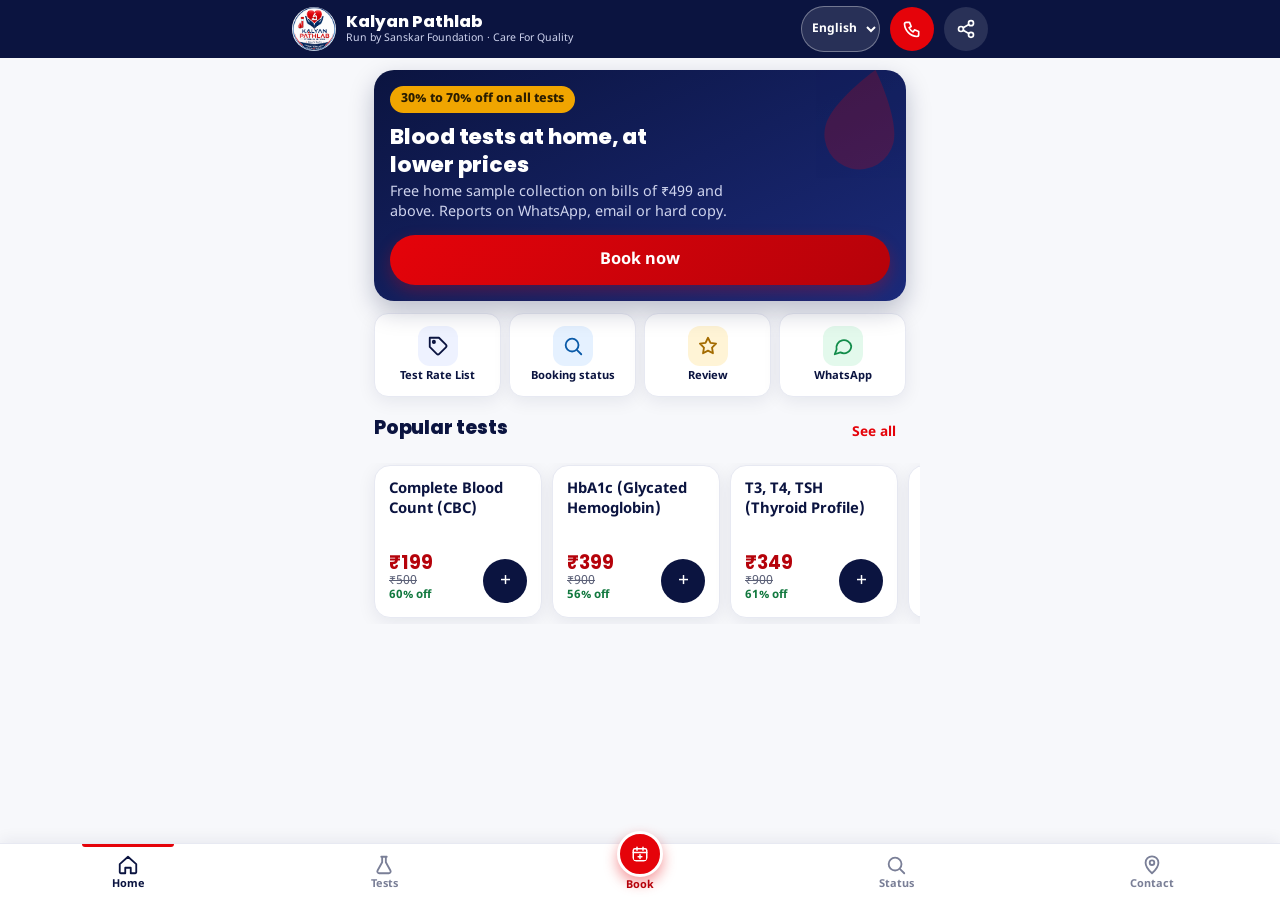
==== book/index.html @ 4192742a "Update app from zip" ====
<!DOCTYPE html>
<html lang="en">
<head>
<meta charset="UTF-8" />
<meta name="viewport" content="width=device-width, initial-scale=1.0, viewport-fit=cover, interactive-widget=resizes-content" />
<title>Kalyan Pathlab — ऑनलाइन ब्लड टेस्ट बुकिंग</title>
<meta name="description" content="Kalyan Pathlab (संस्कार फाउंडेशन संचलित) - सर्व ब्लड टेस्टवर 30% ते 70% सवलत. कल्याण, डोंबिवली, अंबरनाथ, बदलापूर, उल्हासनगर, ठाणे, मुंबई, नवी मुंबई येथे मोफत होम सर्विस." />
<meta name="theme-color" content="#0b1440" />
<meta name="mobile-web-app-capable" content="yes" />
<meta name="apple-mobile-web-app-capable" content="yes" />
<meta name="apple-mobile-web-app-status-bar-style" content="black-translucent" />
<meta property="og:title" content="Kalyan Pathlab — ऑनलाइन ब्लड टेस्ट बुकिंग" />
<meta property="og:description" content="सर्व ब्लड टेस्टवर 30% ते 70% सवलत. ₹499 वरील बिलावर मोफत होम सॅम्पल कलेक्शन." />
<meta property="og:image" content="./icons/icon-512.png?v=20261013" />
<link rel="manifest" href="./manifest.json?v=20261013" />
<link rel="icon" type="image/png" href="./icons/icon-192.png?v=20261013" />
<link rel="apple-touch-icon" href="./icons/icon-192.png?v=20261013" />
<link rel="preconnect" href="https://fonts.googleapis.com" />
<link rel="preconnect" href="https://fonts.gstatic.com" crossorigin />
<link href="https://fonts.googleapis.com/css2?family=Poppins:wght@500;600;700;800&family=Noto+Sans+Devanagari:wght@400;500;600;700;800&display=swap" rel="stylesheet" />
<link rel="preload" as="image" href="./icons/logo.png?v=20261013" />
<link rel="stylesheet" href="./style.css?v=20261013" />
<link rel="stylesheet" href="./invoice.css?v=20261013" />
<script src="./logo-fallback.js?v=20261013"></script>
</head>
<body>

<!-- ===== TOP BAR ===== -->
<header class="topbar">
  <div class="topbar-inner">
    <img
      src="./icons/logo.png?v=20261013"
      alt="Kalyan Pathlab"
      class="topbar-logo"
      width="44"
      height="44"
      decoding="async"
      fetchpriority="high"
      data-fallbacks="./icons/logo.png|./icons/admin-logo.png"
      data-fail="logo"
      onerror="window.kpImgFail&&kpImgFail(this)"
    />
    <div class="topbar-text">
      <span class="topbar-name">Kalyan Pathlab</span>
      <span class="topbar-tag" data-i18n="tagline">संस्कार फाउंडेशन संचलित · Care For Quality</span>
    </div>
    <select id="langSelect" class="topbar-lang" aria-label="Language / भाषा">
      <option value="en">English</option>
      <option value="mr">मराठी</option>
      <option value="hi">हिंदी</option>
    </select>
    <a class="topbar-btn topbar-call" href="tel:+919870020674" aria-label="कॉल करा"><svg viewBox="0 0 24 24" fill="none" stroke="currentColor" stroke-width="2" stroke-linecap="round" stroke-linejoin="round" aria-hidden="true"><path d="M5 4h4l2 5-2.5 1.5a11 11 0 0 0 5 5L15 13l5 2v4a2 2 0 0 1-2 2A16 16 0 0 1 3 6a2 2 0 0 1 2-2z"/></svg></a>
    <button type="button" class="topbar-btn" id="shareBtn" aria-label="शेअर करा"><svg viewBox="0 0 24 24" fill="none" stroke="currentColor" stroke-width="2" stroke-linecap="round" stroke-linejoin="round" aria-hidden="true"><circle cx="18" cy="5" r="3"/><circle cx="6" cy="12" r="3"/><circle cx="18" cy="19" r="3"/><path d="M8.6 10.5l6.8-4M8.6 13.5l6.8 4"/></svg></button>
  </div>
</header>

<main id="appMain">
<div id="notifBanner" class="confirm-banner" hidden></div>

<!-- ===== HOME ===== -->
<div class="page-section" id="section-home" hidden>
  <section class="home">
    <div class="home-hero">
      <svg class="home-hero-drop" viewBox="0 0 24 24" aria-hidden="true"><path d="M12 2.5s7 8.3 7 13.3a7 7 0 1 1-14 0c0-5 7-13.3 7-13.3Z"/></svg>
      <span class="home-hero-badge" data-i18n="discount_badge">सर्व टेस्टवर 30% ते 70% सवलत</span>
      <h1 data-i18n="hero_title">घरबसल्या ब्लड टेस्ट, कमी किमतीत</h1>
      <p data-i18n="hero_sub">₹499 वरील बिलावर मोफत होम सॅम्पल कलेक्शन. रिपोर्ट WhatsApp, ईमेल किंवा हार्ड कॉपीमध्ये.</p>
      <button type="button" class="btn btn-primary btn-block jump-to" data-section="booking" data-i18n="hero_cta_book">आत्ता बुक करा</button>
    </div>

    <div class="quick-grid">
      <button type="button" class="menu-tile jump-to" data-section="tests">
        <span class="menu-tile-icon"><svg viewBox="0 0 24 24" fill="none" stroke="currentColor" stroke-width="2" stroke-linecap="round" stroke-linejoin="round" aria-hidden="true" focusable="false"><path d="M20.6 13.4 13.4 20.6a2 2 0 0 1-2.8 0L3 13V3h10l7.600 7.600a2 2 0 0 1 0 2.800z"/><circle cx="7.500" cy="7.500" r="1.200"/></svg></span>
        <span class="menu-tile-label" data-i18n="nav_ratelist_label">टेस्ट रेट लिस्ट</span>
      </button>
      <button type="button" class="menu-tile jump-to" data-section="payment">
        <span class="menu-tile-icon"><svg viewBox="0 0 24 24" fill="none" stroke="currentColor" stroke-width="2" stroke-linecap="round" stroke-linejoin="round" aria-hidden="true" focusable="false"><circle cx="11" cy="11" r="7"/><path d="M21 21l-4.300-4.300"/></svg></span>
        <span class="menu-tile-label" data-i18n="tile_status">बुकिंग स्थिती</span>
      </button>
      <button type="button" class="menu-tile jump-to" data-section="reviews">
        <span class="menu-tile-icon"><svg viewBox="0 0 24 24" fill="none" stroke="currentColor" stroke-width="2" stroke-linecap="round" stroke-linejoin="round" aria-hidden="true" focusable="false"><path d="M12 3l2.700 5.600 6.100.9-4.400 4.300 1 6.100L12 17l-5.400 2.900 1-6.100L3.200 9.500l6.100-.9z"/></svg></span>
        <span class="menu-tile-label" data-i18n="nav_reviews_label">Review</span>
      </button>
      <a class="menu-tile" href="https://wa.me/919870020674?text=Namaskar%2C%20mala%20blood%20test%20booking%20baddal%20mahiti%20havi%20aahe" target="_blank" rel="noopener">
        <span class="menu-tile-icon"><svg viewBox="0 0 24 24" fill="none" stroke="currentColor" stroke-width="2" stroke-linecap="round" stroke-linejoin="round" aria-hidden="true" focusable="false"><path d="M21 12a8 8 0 0 1-11.800 7L3 21l2-5.200A8 8 0 1 1 21 12z"/></svg></span>
        <span class="menu-tile-label" data-i18n="tile_whatsapp">WhatsApp</span>
      </a>
    </div>

    <div class="home-row-head">
      <h2 class="home-h" data-i18n="popular_heading">लोकप्रिय टेस्ट</h2>
      <button type="button" class="link-btn jump-to" data-section="tests" data-i18n="see_all">सर्व पहा</button>
    </div>
    <div class="popular-row" id="popularTests"></div>
  </section>
</div>

<!-- ===== TEST LIST ===== -->
<div class="page-section" id="section-tests" hidden>
  <section class="tests" id="tests">
    <h2 data-i18n="tests_heading">टेस्ट व किंमत यादी</h2>
    <div class="search-box">
      <input type="search" id="testSearch" placeholder="टेस्टचे नाव टाईप करा… उदा. Thyroid, Sugar, CBC" data-i18n-placeholder="tests_search_placeholder" />
    </div>
    <div class="category-tabs" id="categoryTabs"></div>
    <div id="testListWrap" hidden></div>
    <p class="no-result" id="noResult" hidden data-i18n="no_result">तुम्ही शोधलेली टेस्ट यादीत नाही? काळजी नाही — कॉल करा, आमच्याकडे उपलब्ध असू शकते.</p>
  </section>

  <div class="test-modal" id="testModal" hidden>
    <div class="test-modal-backdrop" id="testModalBackdrop"></div>
    <div class="test-modal-sheet">
      <div class="test-modal-header">
        <h3 id="testModalTitle"></h3>
        <button type="button" id="testModalClose" class="test-modal-close" aria-label="Close">✕</button>
      </div>
      <div class="test-modal-body" id="testModalBody"></div>
    </div>
  </div>
</div>

<!-- ===== BOOKING FORM ===== -->
<div class="page-section" id="section-booking" hidden>
  <section class="booking" id="booking">
    <h2 data-i18n="booking_heading">बुकिंग फॉर्म</h2>

    <form id="bookingForm" novalidate>
      <ol class="bprog" id="bookingProgress" aria-label="Steps">
        <li data-step="1" class="on"><span>1</span><b data-i18n="bstep1">टेस्ट</b></li>
        <li data-step="2"><span>2</span><b data-i18n="bstep2">पत्ता</b></li>
        <li data-step="3"><span>3</span><b data-i18n="bstep3">वेळ व पेमेंट</b></li>
      </ol>

      <!-- ===== STEP 1: टेस्ट ===== -->
      <div class="bstep" data-step="1">
      <div class="selected-tests-box" id="selectedTestsBox">
        <strong data-i18n="selected_tests_label">निवडलेल्या टेस्ट:</strong>
        <div id="selectedTestsList" class="selected-list">कोणतीही टेस्ट निवडलेली नाही — <button type="button" class="link-btn jump-to" data-section="tests">टेस्ट लिस्टमधून निवडा</button> किंवा खाली टाईप करा.</div>
      </div>

      <div id="chargeBox" class="charge-box" hidden></div>
      <p class="policy-note" data-i18n="charge_policy">₹499 पेक्षा कमी बिलावर ₹100 होम कलेक्शन चार्ज लागतो. ₹499 किंवा जास्त बिलावर कलेक्शन चार्ज माफ.</p>

      <label><span data-i18n="label_manual_test">टेस्ट/पॅकेजचे नाव (हवं असल्यास टाईप करा)</span>
        <input type="text" id="manualTest" placeholder="उदा. Full Body Checkup" />
      </label>

      <label><span data-i18n="label_prescription">डॉक्टरचे प्रिस्क्रिप्शन (असल्यास, ऐच्छिक)</span>
        <input type="file" id="prescription" accept="image/*,.pdf" />
      </label>

      <div class="bstep-nav"><button type="button" class="btn btn-primary btn-block step-next" data-i18n="step_next">पुढे →</button></div>
      </div>

      <!-- ===== STEP 2: माहिती व पत्ता ===== -->
      <div class="bstep" data-step="2" hidden>
      <label><span data-i18n="label_fullname">तुमचे पूर्ण नाव *</span>
        <input type="text" id="fullName" required autocomplete="name" placeholder="पूर्ण नाव" data-i18n-placeholder="placeholder_fullname" />
      </label>

      <label><span data-i18n="label_phone">मोबाईल नंबर *</span>
        <input type="tel" id="phone" required inputmode="numeric" autocomplete="tel-national" pattern="[0-9]{10}" placeholder="10 अंकी मोबाईल नंबर" data-i18n-placeholder="placeholder_phone" />
      </label>
      <p class="returning-note" id="returningPatientNote" hidden></p>

      <label><span data-i18n="label_address">पूर्ण पत्ता *</span>
        <textarea id="address" rows="2" required placeholder="घर/फ्लॅट नं, इमारत, एरिया, शहर, पिनकोड" data-i18n-placeholder="placeholder_address"></textarea>
      </label>

      <label><span data-i18n="label_city">शहर *</span>
        <select id="city" required></select>
      </label>

      <details class="more-details">
        <summary data-i18n="more_details">अधिक माहिती (ऐच्छिक)</summary>
        <label><span data-i18n="label_altphone">पर्यायी संपर्क नंबर</span>
          <input type="tel" id="altPhone" inputmode="numeric" placeholder="घरचा/दुसरा नंबर (ऐच्छिक)" data-i18n-placeholder="placeholder_altphone" />
        </label>
        <label><span data-i18n="label_doctor">रेफरन्स डॉक्टर किंवा स्वतः</span>
          <input type="text" id="doctor" placeholder="डॉ. चे नाव लिहा, किंवा 'स्वतः' असे लिहा" data-i18n-placeholder="placeholder_doctor" />
        </label>
        <div class="location-row">
          <button type="button" id="getLocationBtn" class="btn btn-outline btn-sm" data-i18n="btn_location">📍 माझे सध्याचे लोकेशन जोडा (ऐच्छिक)</button>
          <span id="locationStatus"></span>
        </div>
      </details>

      <div class="bstep-nav two"><button type="button" class="btn btn-outline step-back" data-i18n="step_back">← मागे</button><button type="button" class="btn btn-primary step-next" data-i18n="step_next">पुढे →</button></div>
      </div>

      <!-- ===== STEP 3: वेळ, रिपोर्ट, पेमेंट ===== -->
      <div class="bstep" data-step="3" hidden>
      <label><span data-i18n="label_collection_date">सॅम्पल कलेक्शनचा दिवस *</span>
        <input type="date" id="collectionDate" required />
      </label>

      <span class="field-label" data-i18n="label_collection_slot">वेळ निवडा *</span>
      <div class="slot-grid" id="slotGrid">
        <button type="button" class="slot-btn" data-slot="7:00 AM – 10:00 AM" data-start="7">7 AM – 10 AM</button>
        <button type="button" class="slot-btn" data-slot="10:00 AM – 1:00 PM" data-start="10">10 AM – 1 PM</button>
        <button type="button" class="slot-btn" data-slot="1:00 PM – 4:00 PM" data-start="13">1 PM – 4 PM</button>
        <button type="button" class="slot-btn" data-slot="4:00 PM – 7:00 PM" data-start="16">4 PM – 7 PM</button>
        <button type="button" class="slot-btn" data-slot="7:00 PM – 9:00 PM" data-start="19">7 PM – 9 PM</button>
      </div>
      <input type="hidden" id="collectionTime" value="" />
      <p class="form-note slot-note" id="slotNote" data-i18n="slot_note">रविवारी सॅम्पल कलेक्शन दुपारी 1 पर्यंत.</p>

      <label data-i18n="label_report_mode">रिपोर्ट कसा हवा? *</label>
      <div class="radio-row">
        <label class="radio-pill"><input type="checkbox" name="reportMode" value="Hard Copy" /> <span data-i18n="report_hardcopy">हार्ड कॉपी (घरी)</span></label>
        <label class="radio-pill"><input type="checkbox" name="reportMode" value="WhatsApp" checked /> <span data-i18n="report_whatsapp">WhatsApp</span></label>
        <label class="radio-pill"><input type="checkbox" name="reportMode" value="Email" /> <span data-i18n="report_email">ईमेल</span></label>
      </div>

      

      <label id="emailFieldWrap" hidden><span data-i18n="label_email">ईमेल आयडी</span>
        <input type="email" id="email" placeholder="report@example.com" />
      </label>

      <label data-i18n="label_payment">पेमेंट पद्धत *</label>
      <div class="radio-row">
        <label class="radio-pill"><input type="radio" name="paymentMethod" value="Cash" checked /> <span data-i18n="payment_cash">कॅश (सॅम्पल कलेक्शनच्या वेळी)</span></label>
        <label class="radio-pill"><input type="radio" name="paymentMethod" value="UPI" /> <span data-i18n="payment_upi">UPI</span></label>
      </div>
      <div id="upiPayBox" class="upi-pay-box" hidden>
        <img id="upiQrImg" src="./icons/qr.png?v=20261013" alt="UPI QR" width="200" height="269" decoding="async" data-fallbacks="./icons/qr.png" data-fail="text" data-fail-text="QR लोड झाला नाही — UPI ID वापरा: enterprises60658@nyes" onerror="window.kpImgFail&&kpImgFail(this)" />
        <a id="upiPayLink" href="#" class="btn btn-whatsapp btn-block" data-i18n="pay_via_upi">UPI अ‍ॅपने पे करा →</a>
        <p class="upi-id-text">UPI ID: <span id="upiIdText">enterprises60658@nyes</span></p>
      </div>

      <label class="checkbox-row">
        <input type="checkbox" id="consent" required />
        <span data-i18n="consent_text">वरील सर्व माहिती बरोबर आहे व मी सॅम्पल कलेक्शनसाठी संपर्क करण्यास संमती देतो.</span>
      </label>

      <p class="form-note" data-i18n="booking_form_note">बुकिंगनंतर WhatsApp विंडो उघडेल — तिथे फक्त "Send" दाबा, म्हणजे आमच्याकडे लगेच बुकिंग पोहोचेल.</p>
      <div class="bstep-nav two"><button type="button" class="btn btn-outline step-back" data-i18n="step_back">← मागे</button><button type="submit" class="btn btn-primary" data-i18n="btn_confirm_booking">✅ बुकिंग कन्फर्म करा</button></div>
      </div>
    </form>

    <div id="confirmBox" class="confirm-box" hidden></div>
  </section>
</div>

<!-- ===== PAYMENT ===== -->
<div class="page-section" id="section-payment" hidden>
  <section class="payment">
    <h2 data-i18n="payment_heading">पेमेंट व बुकिंग स्थिती</h2>

    <div class="status-check-box">
      <h3 data-i18n="status_check_heading">माझी बुकिंग स्थिती / रिपोर्ट पहा</h3>
      <p class="section-sub" data-i18n="status_check_sub">बुकिंगच्या वेळी दिलेला मोबाईल नंबर टाका.</p>
      <input type="tel" id="statusPhoneInput" inputmode="numeric" placeholder="10 अंकी मोबाईल नंबर" pattern="[0-9]{10}" data-i18n-placeholder="placeholder_phone" />
      <button type="button" id="statusCheckBtn" class="btn btn-primary btn-block" style="margin-top:10px;" data-i18n="status_check_btn">स्थिती तपासा</button>
      <div id="statusResultWrap"></div>
    </div>

    <div class="qr-box">
      <p class="qr-title" data-i18n="payment_sub">सॅम्पल कलेक्शनच्या वेळी कॅश किंवा खालील QR कोड स्कॅन करून UPI ने पेमेंट करू शकता.</p>
      <img id="mainQrImg" src="./icons/qr.png?v=20261013" alt="UPI Payment QR - Kalyan Pathlab" width="200" height="269" decoding="async" data-fallbacks="./icons/qr.png" data-fail="text" data-fail-text="QR लोड झाला नाही — UPI ID वापरा: enterprises60658@nyes" onerror="window.kpImgFail&&kpImgFail(this)" />
      <p>UPI ID: <strong id="mainUpiIdText">enterprises60658@nyes</strong></p>
    </div>
  </section>
</div>

<!-- ===== REVIEWS ===== -->
<div class="page-section" id="section-reviews" hidden>
  <section class="reviews" id="reviews">
    <h2 data-i18n="reviews_heading">पेशंट्सचा अनुभव</h2>
    <p class="section-sub" data-i18n="reviews_sub">आमच्याकडे टेस्ट केलेल्या पेशंट्सचे मत — तुमचाही अनुभव शेअर करा.</p>

    <div class="review-summary">
      <span class="big-rating" id="avgRating">5.0</span>
      <span class="stars" id="avgStars">★★★★★</span>
      <span id="reviewCount">(4 रिव्ह्यू)</span>
    </div>

    <div class="review-list" id="reviewList"></div>

    <button type="button" id="openReviewModal" class="btn btn-outline btn-block" data-i18n="btn_write_review">✍️ तुमचा रिव्ह्यू लिहा</button>

    <div class="review-panel" id="reviewPanel" hidden>
      <h3 id="reviewModalTitle" data-i18n="review_modal_title">तुमचा रिव्ह्यू लिहा</h3>
      <form id="reviewForm">
        <label><span data-i18n="label_review_name">तुमचे नाव *</span>
          <input type="text" id="reviewName" required placeholder="तुमचे नाव" data-i18n-placeholder="placeholder_review_name" />
        </label>

        <label><span data-i18n="label_review_phone">मोबाईल नंबर (फक्त पडताळणीसाठी, पब्लिक दिसणार नाही)</span>
          <input type="tel" id="reviewPhone" pattern="[0-9]{10}" placeholder="10 अंकी मोबाईल नंबर" data-i18n-placeholder="placeholder_phone" />
        </label>

        <label><span data-i18n="label_review_test">तुम्ही कोणती टेस्ट/सर्व्हिस घेतली?</span>
          <input type="text" id="reviewTestTaken" placeholder="उदा. Full Body Checkup" />
        </label>

        <label data-i18n="label_rating">रेटिंग द्या *</label>
        <div class="star-picker" id="starPicker">
          <button type="button" data-val="1" aria-label="1 स्टार">★</button>
          <button type="button" data-val="2" aria-label="2 स्टार">★</button>
          <button type="button" data-val="3" aria-label="3 स्टार">★</button>
          <button type="button" data-val="4" aria-label="4 स्टार">★</button>
          <button type="button" data-val="5" aria-label="5 स्टार">★</button>
        </div>
        <input type="hidden" id="reviewRating" value="0" />

        <label><span data-i18n="label_feedback">तुमचा अभिप्राय *</span>
          <textarea id="reviewFeedback" required placeholder="तुमचा अनुभव इथे लिहा…" data-i18n-placeholder="placeholder_feedback"></textarea>
        </label>

        <button type="submit" class="btn btn-primary btn-block" data-i18n="btn_submit_review">रिव्ह्यू सबमिट करा</button>
        <p class="form-note" data-i18n="review_form_note">रिव्ह्यू आमच्या टीमकडून तपासल्यानंतर पेजवर दिसेल.</p>
      </form>
      <div id="reviewThanks" class="confirm-box" hidden></div>
    </div>
  </section>
</div>

<!-- ===== CONTACT / FOOTER ===== -->
<div class="page-section" id="section-contact" hidden>
  <footer>
    <img src="./icons/logo.png?v=20261013" alt="Kalyan Pathlab" class="footer-logo" width="66" height="66" decoding="async" data-fallbacks="./icons/logo.png|./icons/admin-logo.png" data-fail="logo" onerror="window.kpImgFail&&kpImgFail(this)" />
    <p class="footer-tag" data-i18n="tagline">संस्कार फाउंडेशन संचलित · Care For Quality</p>

    <strong class="footer-cities-h" data-i18n="cities_heading">या शहरांत होम सॅम्पल कलेक्शन</strong>
    <div class="chip-row footer-cities" id="cityChips"></div>

    <button type="button" class="btn btn-outline btn-block" id="installBtnContact" style="margin-bottom:16px; color:#fff; border-color:rgba(255,255,255,.5)" data-i18n="btn_install_app" hidden>📲 अ‍ॅप इन्स्टॉल करा</button>

    <div class="footer-grid">
      <div>
        <strong data-i18n="footer_address_label">पत्ता</strong>
        <p>Shop No. 3, 1st Floor, Parvati Apartment,<br />Tisgaon Naka, Kalyan East – 421306</p>
        <a href="https://www.google.com/maps/search/?api=1&query=Parvati%20Apartment%20Tisgaon%20Naka%20Kalyan%20East%20421306" target="_blank" rel="noopener" data-i18n="footer_maps_link">Google Maps वर पहा →</a>
      </div>
      <div>
        <strong data-i18n="footer_contact_label">संपर्क</strong>
        <p><a href="tel:+919870020674">98700 20674</a> / <a href="tel:+918828111774">88281 11774</a></p>
        <p><a href="mailto:kalyan.pathlab.21@gmail.com">kalyan.pathlab.21@gmail.com</a></p>
        <a href="https://wa.me/919870020674" target="_blank" rel="noopener" data-i18n="footer_whatsapp_link">WhatsApp वर मेसेज करा →</a>
      </div>
      <div>
        <strong data-i18n="footer_timing_label">वेळ</strong>
        <p data-i18n-html="footer_timing_text">सोम - शनि: 7:00 AM – 9:00 PM<br />रवि: 8:00 AM – 1:00 PM</p>
      </div>
    </div>

    <div class="main-site-card">
      <a class="main-site-btn" href="https://swapnilmokal.github.io/kalyan-pathlab/" target="_blank" rel="noopener" data-i18n="main_site_btn">🌐 वेबसाईटला भेट देण्यासाठी क्लिक करा</a>
    </div>
    <p class="copyright" data-i18n="copyright">© Kalyan Pathlab, Kalyan East · संस्कार फाउंडेशन संचलित</p>
  </footer>
</div>

</main>

<!-- ===== CART / SELECTED (निवडलेल्या टेस्टची पट्टी — टॅब बारच्या वर) ===== -->
<div class="cart-bar" id="cartBar" hidden>
  <div class="cart-info" id="cartInfo" role="button" tabindex="0" aria-label="Basket"><span id="cartSummary">0 टेस्ट निवडल्या</span><small id="cartNote"></small></div>
  <button type="button" id="cartBookBtn" class="btn btn-primary btn-sm" data-i18n="cart_book_btn">बुक करा →</button>
</div>

<!-- ===== INSTALL BANNER ===== -->
<div class="install-banner" id="installBanner" role="dialog" aria-labelledby="installTitle" hidden>
  <img src="./icons/icon-192.png?v=20261013" alt="" width="44" height="44" class="install-ico" />
  <div class="install-text">
    <strong id="installTitle" data-i18n="install_title">Kalyan Pathlab अ‍ॅप इन्स्टॉल करा</strong>
    <small id="installSub" data-i18n="install_sub">होम स्क्रीनवर अ‍ॅप — जलद बुकिंग, ऑफलाइनही उघडतं</small>
  </div>
  <button type="button" class="btn btn-primary btn-sm" id="installBtn" data-i18n="btn_install">इन्स्टॉल करा</button>
  <button type="button" class="install-close" id="installClose" aria-label="Close">✕</button>
</div>

<!-- ===== BOTTOM TAB BAR ===== -->
<nav class="tabbar" id="mainNav" aria-label="Main">
  <button type="button" class="nav-btn" data-section="home"><svg viewBox="0 0 24 24" fill="none" stroke="currentColor" stroke-width="2" stroke-linecap="round" stroke-linejoin="round" aria-hidden="true"><path d="M3 11l9-8 9 8v9a1 1 0 0 1-1 1h-5v-6H9v6H4a1 1 0 0 1-1-1z"/></svg><span data-i18n="tab_home">मुख्यपृष्ठ</span></button>
  <button type="button" class="nav-btn" data-section="tests"><svg viewBox="0 0 24 24" fill="none" stroke="currentColor" stroke-width="2" stroke-linecap="round" stroke-linejoin="round" aria-hidden="true"><path d="M9 3h6M10 3v6l-5 9a2 2 0 0 0 1.8 3h10.4A2 2 0 0 0 19 18l-5-9V3"/></svg><span data-i18n="tab_tests">टेस्ट</span></button>
  <button type="button" class="nav-btn nav-book" data-section="booking"><svg viewBox="0 0 24 24" fill="none" stroke="currentColor" stroke-width="2" stroke-linecap="round" stroke-linejoin="round" aria-hidden="true"><rect x="3" y="5" width="18" height="16" rx="2"/><path d="M3 10h18M8 3v4M16 3v4M12 13v5M9.5 15.5h5"/></svg><span data-i18n="tab_book">बुकिंग</span></button>
  <button type="button" class="nav-btn" data-section="payment"><svg viewBox="0 0 24 24" fill="none" stroke="currentColor" stroke-width="2" stroke-linecap="round" stroke-linejoin="round" aria-hidden="true"><circle cx="11" cy="11" r="7"/><path d="M21 21l-4.3-4.3"/></svg><span data-i18n="tab_status">स्थिती</span></button>
  <button type="button" class="nav-btn" data-section="contact"><svg viewBox="0 0 24 24" fill="none" stroke="currentColor" stroke-width="2" stroke-linecap="round" stroke-linejoin="round" aria-hidden="true"><path d="M12 21s-7-6.2-7-11.5A7 7 0 0 1 19 9.5C19 14.800 12 21 12 21z"/><circle cx="12" cy="9.5" r="2.5"/></svg><span data-i18n="tab_contact">संपर्क</span></button>
</nav>

<!-- ===== COLLECTION CHARGE POPUP ===== -->
<div class="dlg-backdrop" id="chargeModal" role="dialog" aria-modal="true" aria-labelledby="chargeModalTitle" hidden>
  <div class="dlg">
    <div class="dlg-ico" aria-hidden="true">₹</div>
    <h3 id="chargeModalTitle" data-i18n="charge_modal_title">₹100 कलेक्शन चार्ज लागेल</h3>
    <p id="chargeModalBody"></p>
    <div class="dlg-actions">
      <button type="button" class="btn btn-outline" id="chargeAddMore" data-i18n="charge_btn_add">आणखी टेस्ट जोडा</button>
      <button type="button" class="btn btn-primary" id="chargeContinue" data-i18n="charge_btn_continue">ठीक आहे, पुढे जा</button>
    </div>
  </div>
</div>

<!-- ===== CANCEL BOOKING POPUP ===== -->
<div class="dlg-backdrop" id="cancelModal" role="dialog" aria-modal="true" aria-labelledby="cancelModalTitle" hidden>
  <div class="dlg">
    <div class="dlg-ico" style="background:#fde8e8;color:#a12424" aria-hidden="true">✕</div>
    <h3 id="cancelModalTitle" data-i18n="cancel_modal_title">ही बुकिंग रद्द करायची?</h3>
    <p id="cancelModalBody"></p>
    <p style="font-size:.84rem;color:var(--muted)" data-i18n="cancel_modal_note">रद्द केल्यावर सॅम्पल कलेक्शन होणार नाही. हवं तर नंतर पुन्हा बुक करू शकता.</p>
    <div class="dlg-actions">
      <button type="button" class="btn btn-outline" id="cancelKeep" data-i18n="cancel_keep">नको, बुकिंग ठेवा</button>
      <button type="button" class="btn btn-cancel" id="cancelConfirm" data-i18n="cancel_confirm">हो, बुकिंग रद्द करा</button>
    </div>
  </div>
</div>

<div id="toast" class="toast" role="status" aria-live="polite" hidden></div>

<script src="./i18n.js?v=20261013"></script>
<script src="./tests-data.js?v=20261013"></script>
<script src="./invoice-core.js?v=20261013"></script>
<script src="./app.js?v=20261013"></script>
<script src="./patient-docs.js?v=20261013"></script>
</body>
</html>
---- book/style.css ----
:root{
  --navy:#0b1440;
  --navy-2:#141f5c;
  --red:#e5030a;
  --red-dark:#b5020a;
  --bg:#f7f8fb;
  --card:#ffffff;
  --line:#e7e9f2;
  --text:#161a2e;
  --muted:#5c6178;
  --whatsapp:#25d366;
  --gold:#f0a500;
  --radius:14px;
  --shadow:0 4px 18px rgba(11,20,64,0.08);
}

*{box-sizing:border-box;}
html{scroll-behavior:smooth; font-size:100%; -webkit-text-size-adjust:100%; text-size-adjust:100%;}
body{
  margin:0;
  font-family:'Noto Sans Devanagari','Poppins','Segoe UI',system-ui,-apple-system,sans-serif;
  background:var(--bg);
  color:var(--text);
  line-height:1.65;
  font-size:1rem;
  -webkit-font-smoothing:antialiased;
}
h1,h2,h3{font-family:'Poppins','Noto Sans Devanagari',sans-serif; font-weight:800; margin:0 0 8px; letter-spacing:-0.01em;}
h2{font-size:1.6rem; color:var(--navy); position:relative; padding-bottom:12px;}
h2::after{content:""; position:absolute; left:0; bottom:0; width:52px; height:4px; background:linear-gradient(90deg,var(--red),var(--gold)); border-radius:4px;}
a{color:var(--red); text-decoration:none;}
section{padding:30px 18px; max-width:720px; margin:0 auto;}
.section-sub{color:var(--muted); margin-top:-4px; margin-bottom:18px; font-size:1rem;}




.link-btn{background:none; border:none; color:var(--red); font-weight:700; text-decoration:underline; cursor:pointer; padding:0; font-size:inherit;}


.popular-row{display:flex; gap:10px; overflow-x:auto; scroll-snap-type:x proximity; margin:0 -16px; padding:2px 16px 8px; scrollbar-width:none; -webkit-overflow-scrolling:touch;}
.popular-row::-webkit-scrollbar{display:none;}
.pop-card{flex:0 0 160px; scroll-snap-align:start; background:var(--card); border:1.5px solid var(--line); border-radius:16px; padding:14px; display:flex; flex-direction:column; justify-content:space-between; gap:12px; box-shadow:var(--shadow);}
.pop-name{font-weight:700; font-size:0.92rem; line-height:1.35; color:var(--navy); display:-webkit-box; -webkit-line-clamp:3; -webkit-box-orient:vertical; overflow:hidden;}
.pop-bottom{display:flex; align-items:flex-end; justify-content:space-between; gap:6px;}
.pop-price{display:flex; flex-direction:column; line-height:1.2;}
.pop-price b{font-size:1.15rem; color:var(--red-dark); font-family:'Poppins',sans-serif;}
.pop-price s{font-size:0.78rem; color:var(--muted);}
.pop-price em{font-style:normal; font-size:0.72rem; font-weight:700; color:#12793f;}
.menu-tile{background:var(--card); border:1.5px solid var(--line); border-radius:16px; padding:16px 10px; display:flex; flex-direction:column; align-items:center; gap:6px; cursor:pointer; box-shadow:var(--shadow); transition:transform .12s ease;}
.menu-tile:active{transform:scale(0.95); background:var(--bg);}
.menu-tile-icon{font-size:1.7rem;}
.menu-tile-label{font-weight:700; font-size:0.92rem; color:var(--navy); text-align:center;}


/* ---------- Booking: टप्पे व स्लॉट ---------- */
.bprog{list-style:none; margin:0 0 18px; padding:0; display:flex; gap:8px;}
.bprog li{flex:1; display:flex; align-items:center; gap:8px; padding:9px 10px; border-radius:12px; background:var(--card); border:1.5px solid var(--line); color:var(--muted); font-size:0.82rem;}
.bprog li span{width:24px; height:24px; border-radius:50%; background:var(--line); color:var(--navy); font-weight:800; display:flex; align-items:center; justify-content:center; flex-shrink:0; font-size:0.8rem;}
.bprog li b{line-height:1.2;}
.bprog li.on{border-color:var(--navy); background:#eaf0fb; color:var(--navy);}
.bprog li.on span{background:var(--navy); color:#fff;}
.bprog li.done{color:#137a3f; border-color:#b7ebc9; background:#eafaf0; cursor:pointer;}
.bprog li.done span{background:#25d366; color:#fff;}
.bstep{display:flex; flex-direction:column; gap:15px;}
.bstep[hidden]{display:none;}
.bstep-nav{display:flex; flex-direction:column; gap:8px;}
.bstep-nav.two{flex-direction:row;}
.bstep-nav.two .btn{flex:1; margin-top:0;}
.field-label{display:block; font-weight:600; font-size:0.95rem; color:var(--navy);}
.slot-grid{display:grid; grid-template-columns:1fr 1fr; gap:9px;}
.slot-btn{padding:12px 8px; border-radius:12px; border:1.5px solid var(--line); background:var(--card); color:var(--navy); font-weight:700; font-size:0.92rem; font-family:inherit; cursor:pointer; transition:all .15s ease;}
.slot-btn.on{background:var(--navy); color:#fff; border-color:var(--navy);}
.slot-btn:disabled{opacity:0.4; cursor:not-allowed; text-decoration:line-through;}
.slot-btn:not(:disabled):active{transform:scale(0.97);}
.slot-note{text-align:left; margin:-6px 0 0;}

.discount-badge{display:inline-block; background:#fdeaea; color:var(--red-dark); font-weight:700; padding:8px 16px; border-radius:999px; font-size:0.95rem; margin-bottom:16px; border:1px solid #f7c6c6; animation:badgePulse 2.6s ease-in-out infinite;}


@keyframes fadeInUp{from{opacity:0; transform:translateY(16px);} to{opacity:1; transform:translateY(0);}}




/* ===== Buttons ===== */
.btn{display:inline-flex; align-items:center; justify-content:center; gap:7px; padding:14px 24px; border-radius:999px; font-weight:700; font-size:1.02rem; border:none; cursor:pointer; transition:transform .12s ease, box-shadow .12s ease; position:relative; overflow:hidden;}
.btn:active{transform:scale(0.97);}
.btn-primary{background:linear-gradient(135deg,var(--red),var(--red-dark)); color:#fff; box-shadow:0 6px 16px rgba(229,3,10,0.28);}
.btn-whatsapp{background:linear-gradient(135deg,#2fe07a,var(--whatsapp)); color:#fff; box-shadow:0 6px 16px rgba(37,211,102,0.28);}
.btn-outline{background:transparent; color:var(--navy); border:2px solid var(--navy);}
.btn-block{width:100%; margin-top:6px;}
.btn-sm{padding:9px 15px; font-size:0.92rem;}

/* ===== Cities ===== */
.cities{padding-top:8px;}
.chip-row{display:flex; flex-wrap:wrap; gap:9px;}
.chip-row span{background:var(--card); border:1px solid var(--line); padding:8px 16px; border-radius:999px; font-size:0.92rem; color:var(--navy); font-weight:600;}

/* ===== Tests ===== */
.search-box input{width:100%; padding:14px 16px; border-radius:12px; border:1.5px solid var(--line); font-size:1rem; background:var(--card);}
.category-tabs{display:grid; grid-template-columns:repeat(3,1fr); gap:10px; padding:14px 0;}
.category-tabs button{display:flex; flex-direction:column; align-items:center; justify-content:center; gap:8px; padding:16px 6px; border-radius:16px; border:1.5px solid var(--line); background:var(--card); font-size:0.78rem; font-weight:700; color:var(--navy); cursor:pointer; transition:all .15s ease; box-shadow:var(--shadow);}
.category-tabs button.active{border-color:var(--red); background:#fff5f5;}
.category-tabs button:active{transform:scale(0.96);}
.category-tabs .cat-icon-badge{width:40px; height:40px; border-radius:12px; display:flex; align-items:center; justify-content:center;}
.category-tabs .cat-icon-badge svg{width:20px; height:20px;}
.category-tabs .cat-tile-label{text-align:center; line-height:1.2;}

.test-category-title{font-size:1.05rem; color:var(--navy); font-weight:800; margin:18px 0 8px;}
.test-row{display:flex; align-items:center; justify-content:space-between; gap:10px; background:var(--card); border:1px solid var(--line); border-radius:12px; padding:13px 14px; margin-bottom:9px; animation:fadeInUp .3s ease;}
.test-row-info{display:flex; flex-direction:column; gap:5px; min-width:0;}
.test-row-name{font-weight:600; font-size:1rem;}
.test-row-price{display:flex; align-items:center; flex-wrap:wrap; gap:8px;}
.test-row-mrp{font-size:0.85rem; color:var(--muted); text-decoration:line-through;}
.test-row-final{color:var(--red-dark); font-weight:800; font-size:1.1rem;}
.test-discount-badge{background:#e3f7ea; color:#12793f; font-weight:700; font-size:0.75rem; padding:3px 9px; border-radius:999px;}
.test-add-btn{background:var(--navy); color:#fff; border:none; width:36px; height:36px; border-radius:50%; font-size:1.25rem; cursor:pointer; flex-shrink:0; transition:transform .2s ease, background .2s ease;}
.test-add-btn.added{background:var(--whatsapp); animation:addBounce .35s ease;}
.no-result{color:var(--muted); text-align:center; padding:20px 0; font-size:0.98rem;}
.search-found-heading{font-weight:800; color:var(--navy); font-size:1.02rem; margin:6px 0 14px;}

/* ---------- Category popup (professional bottom-sheet modal) ---------- */
.test-modal{position:fixed; inset:0; z-index:80;}
.test-modal-backdrop{position:absolute; inset:0; background:rgba(11,20,64,0.55); animation:fadeIn .18s ease;}
.test-modal-sheet{position:absolute; left:0; right:0; bottom:0; max-height:86vh; background:var(--card); border-radius:22px 22px 0 0; box-shadow:0 -8px 30px rgba(0,0,0,0.25); display:flex; flex-direction:column; animation:sheetUp .22s ease;}
.test-modal-header{display:flex; align-items:center; justify-content:space-between; padding:18px 20px 12px; border-bottom:1px solid var(--line); flex-shrink:0;}
.test-modal-header h3{margin:0; font-size:1.15rem; color:var(--navy);}
.test-modal-close{background:var(--bg); border:none; width:34px; height:34px; border-radius:50%; font-size:1rem; color:var(--navy); cursor:pointer; flex-shrink:0;}
.test-modal-body{overflow-y:auto; padding:16px 20px 28px; -webkit-overflow-scrolling:touch;}
@keyframes fadeIn{from{opacity:0}to{opacity:1}}
@keyframes sheetUp{from{transform:translateY(30px); opacity:0}to{transform:translateY(0); opacity:1}}
@keyframes addBounce{0%{transform:scale(1);} 40%{transform:scale(1.25);} 100%{transform:scale(1);}}


/* ===== Booking form ===== */
.booking form{display:flex; flex-direction:column; gap:15px;}
label{display:flex; flex-direction:column; gap:6px; font-size:0.95rem; font-weight:600; color:var(--navy);}
input,textarea,select{padding:13px 14px; border-radius:10px; border:1.5px solid var(--line); font-size:1rem; font-family:inherit; background:var(--card); color:var(--text); transition:border-color .15s ease, box-shadow .15s ease;}
input:focus,textarea:focus,select:focus{outline:none; border-color:var(--navy); box-shadow:0 0 0 3px rgba(11,20,64,0.1);}
textarea{min-height:74px; resize:vertical;}
.two-col{display:grid; grid-template-columns:1fr 1fr; gap:10px;}
.radio-row{display:flex; gap:9px; flex-wrap:wrap;}
.radio-pill{flex-direction:row; align-items:center; gap:6px; border:1.5px solid var(--line); padding:10px 14px; border-radius:999px; font-weight:600; font-size:0.92rem; background:var(--card); transition:all .15s ease;}
.radio-pill input{width:auto;}
.checkbox-row{flex-direction:row; align-items:flex-start; font-weight:500; font-size:0.88rem; color:var(--muted);}
.checkbox-row input{width:auto; margin-top:3px;}
.location-row{display:flex; align-items:center; gap:10px; flex-wrap:wrap;}
#locationStatus{font-size:0.85rem; color:var(--muted);}
.selected-tests-box{background:#fdf3f3; border:1px dashed #f2b9b9; border-radius:12px; padding:13px 15px; font-size:0.95rem;}
.selected-list{display:flex; flex-wrap:wrap; gap:6px; margin-top:6px;}
.selected-list span{background:var(--card); border:1px solid var(--line); padding:6px 11px; border-radius:999px; font-size:0.85rem; display:inline-flex; align-items:center; gap:6px; animation:fadeInUp .25s ease;}
.selected-list button{border:none; background:none; color:var(--red); cursor:pointer; font-weight:800;}
.form-note{font-size:0.84rem; color:var(--muted); text-align:center;}
.returning-note{background:#eef3ff; border:1px solid #c9dbff; border-radius:12px; padding:11px 14px; font-size:0.88rem; color:var(--navy); animation:fadeInUp .25s ease;}
.confirm-box{margin-top:16px; background:#eafaf0; border:1.5px solid #b7ebc9; border-radius:12px; padding:17px; font-size:0.96rem; animation:fadeInUp .3s ease;}
.confirm-box a{font-weight:700;}

/* ===== Payment ===== */
.qr-box{background:var(--card); border:1px solid var(--line); border-radius:16px; padding:22px; text-align:center; box-shadow:var(--shadow);}
.upi-pay-box{background:#fdf3f3; border:1.5px dashed #f2b9b9; border-radius:14px; padding:16px; text-align:center;}
.upi-pay-box img{display:block; width:100%; max-width:240px; height:auto; margin:0 auto 12px; border-radius:10px; background:#fff; padding:6px;}
.upi-id-text{font-size:0.85rem; color:var(--muted); margin-top:8px;}
.status-check-box{background:var(--card); border:1px solid var(--line); border-radius:16px; padding:20px; box-shadow:var(--shadow); margin-top:18px;}


.status-result-card{background:var(--bg); border:1px solid var(--line); border-radius:12px; padding:14px; margin-top:12px;}
.status-pill{display:inline-block; padding:4px 12px; border-radius:999px; font-size:0.78rem; font-weight:700; margin-bottom:6px;}
.status-pill.pending{background:#fff3cd; color:#8a6800;}
.status-pill.confirmed{background:#d4eaff; color:#0a5aa8;}
.status-pill.completed{background:#d4f5e0; color:#137a3f;}
.status-pill.cancelled{background:#fde0e0; color:#a12424;}
.confirm-banner{background:linear-gradient(135deg,#d4f5e0,#eafaf0); border:1.5px solid #8fdcae; border-radius:14px; padding:14px 16px; margin-bottom:16px; font-size:0.92rem; color:#0d5c31; font-weight:600;}
.qr-box img{width:100%; max-width:260px; border-radius:10px;}
.qr-box p{margin-top:12px; font-size:0.92rem; color:var(--muted);}

/* ===== Reviews ===== */
.review-summary{display:flex; align-items:center; gap:10px; margin-bottom:18px;}
.big-rating{font-size:2rem; font-weight:800; color:var(--navy);}
.stars{color:var(--gold); font-size:1.2rem;}
#reviewCount{color:var(--muted); font-size:0.92rem;}
.review-card{background:var(--card); border:1px solid var(--line); border-radius:12px; padding:15px; margin-bottom:11px; transition:transform .15s ease;}
.review-card .stars{display:block; margin-bottom:4px;}
.review-card p{margin:0 0 6px; font-size:1rem;}
.review-card .review-meta{font-size:0.84rem; color:var(--muted); font-weight:700;}

/* ===== Review Panel (inline, popup नाही) ===== */
.review-panel{background:var(--card); border:1.5px solid var(--line); border-radius:16px; padding:20px; margin-top:16px; box-shadow:var(--shadow); animation:panelOpen .25s ease;}
@keyframes panelOpen{from{opacity:0; transform:translateY(-8px);} to{opacity:1; transform:translateY(0);}}
#reviewForm{display:flex; flex-direction:column; gap:12px; margin-top:10px;}
.star-picker{display:flex; gap:8px; font-size:2rem;}
.star-picker button{background:none; border:none; cursor:pointer; color:#d8dae6; padding:0; line-height:1; transition:transform .15s ease;}
.star-picker button:active{transform:scale(1.2);}
.star-picker button.on{color:var(--gold);}

/* ===== Footer ===== */
footer{background:var(--navy); color:#dfe2f5; text-align:center; padding:38px 18px 26px;}
.footer-logo{width:66px; height:66px; border-radius:14px; background:#fff; margin-bottom:10px; box-shadow:0 3px 10px rgba(0,0,0,0.3);}
.footer-tag{font-size:0.88rem; color:#aab0d6; margin-bottom:22px;}
.footer-grid{display:grid; grid-template-columns:1fr; gap:20px; text-align:left; max-width:420px; margin:0 auto 24px;}
.footer-grid strong{display:block; color:#fff; margin-bottom:5px; font-size:0.92rem;}
.footer-grid p{margin:0 0 4px; font-size:0.92rem;}
.footer-grid a{color:#8fd8ff;}
.main-site-card{margin:0 0 22px;}
.main-site-btn{display:inline-flex; align-items:center; gap:9px; background:#fff; color:var(--navy); font-weight:800; font-size:1rem; padding:14px 26px; border-radius:999px; box-shadow:0 6px 18px rgba(0,0,0,0.25); transition:transform .15s ease, box-shadow .15s ease;}
.main-site-btn:active{transform:scale(0.96);}
.copyright{font-size:0.8rem; color:#8b91bd;}

/* ===== Toast ===== */
.toast{position:fixed; bottom:20px; left:50%; transform:translateX(-50%); background:var(--navy); color:#fff; padding:13px 22px; border-radius:999px; font-size:0.95rem; z-index:200; box-shadow:var(--shadow); animation:toastIn .25s ease;}
@keyframes toastIn{from{opacity:0; transform:translate(-50%,10px);} to{opacity:1; transform:translate(-50%,0);}}

@media (min-width:640px){
  .footer-grid{grid-template-columns:1fr 1fr 1fr;}
}

/* =====================================================================
   APP SHELL — मोबाईल अ‍ॅपसारखी रचना: वरती हेडर, मध्ये स्क्रोल होणारा भाग,
   खाली टॅब बार. पूर्ण पेज स्क्रोल होत नाही.
   ===================================================================== */
[hidden]{display:none !important;}
html,body{height:100%; overflow:hidden; overscroll-behavior:none;}
body{display:flex; flex-direction:column; height:100vh; height:100dvh; -webkit-tap-highlight-color:transparent; -webkit-user-select:none; user-select:none; line-height:1.5;}
input,textarea,select{-webkit-user-select:text; user-select:text;}
button,.btn,a,select{touch-action:manipulation;}
button{font-family:inherit;}

.topbar{flex:none; background:var(--navy); color:#fff; padding-top:env(safe-area-inset-top); z-index:50;}
.topbar-inner{display:flex; align-items:center; gap:10px; padding:6px 12px; max-width:720px; margin:0 auto;}
.topbar-logo{width:44px; height:44px; min-width:44px; min-height:44px; flex:0 0 44px; display:block; object-fit:cover; object-position:center; border-radius:50%; background:#fff;}
.topbar-text{flex:1; min-width:0; display:flex; flex-direction:column; line-height:1.15;}
.topbar-name{font-weight:800; font-size:1.02rem; font-family:'Poppins',sans-serif;}
.topbar-tag{font-size:0.66rem; color:#cfd4ee; white-space:nowrap; overflow:hidden; text-overflow:ellipsis;}
.topbar-lang{flex:none; width:auto; height:44px; background:rgba(255,255,255,0.12); color:#fff; border:1px solid rgba(255,255,255,0.35); border-radius:999px; padding:6px 6px; font-size:0.75rem; font-weight:700;}
.topbar-lang option{color:#161a2e;}
.topbar-btn{width:44px; height:44px; border-radius:50%; flex:none; display:flex; align-items:center; justify-content:center; background:rgba(255,255,255,0.12); color:#fff; border:0; padding:0; cursor:pointer;}
.topbar-btn svg{width:20px; height:20px;}
.topbar-btn:active{transform:scale(0.92);}
.topbar-call{background:var(--red);}

#appMain{flex:1; min-height:0; overflow-y:auto; overflow-x:hidden; -webkit-overflow-scrolling:touch; overscroll-behavior:contain;}
.page-section{max-width:560px; margin:0 auto; animation:fadeIn .18s ease;}
section{padding:14px 14px 20px;}
#appMain h2{font-size:1.2rem; margin:0 0 10px; padding-bottom:0;}
#appMain h2::after{display:none;}
.section-sub{font-size:0.9rem; margin-bottom:12px;}
.confirm-banner{margin:10px 14px 0;}

/* ---------- Bottom tab bar ---------- */
.tabbar{flex:none; display:grid; grid-template-columns:repeat(5,1fr); background:#fff; border-top:1px solid var(--line); padding-bottom:env(safe-area-inset-bottom); z-index:45; box-shadow:0 -4px 14px rgba(11,20,64,0.06);}
.nav-btn{position:relative; background:none; border:0; padding:8px 2px 7px; display:flex; flex-direction:column; align-items:center; gap:3px; color:#7a7f97; font-weight:700; font-size:0.68rem; line-height:1.1; cursor:pointer; transition:color .15s ease;}
.nav-btn svg{width:22px; height:22px;}
.nav-btn:active{transform:scale(0.94);}
.nav-btn.active{color:var(--navy);}
.nav-btn.active::before{content:""; position:absolute; top:0; left:32%; right:32%; height:3px; border-radius:0 0 3px 3px; background:var(--red);}
.nav-book{color:var(--red-dark);}
.nav-book svg{box-sizing:border-box; width:46px; height:46px; padding:11px; margin-top:-22px; border-radius:50%; background:var(--red); color:#fff; border:3px solid #fff; box-shadow:0 6px 14px rgba(229,3,10,0.4);}
.nav-book.active::before{display:none;}

/* ---------- Selected-tests bar (टॅब बारच्या वर) ---------- */
.cart-bar{flex:none; display:flex; align-items:center; justify-content:space-between; gap:10px; background:var(--navy); color:#fff; padding:8px 14px; font-weight:700; font-size:0.92rem; border-radius:14px 14px 0 0; z-index:44; animation:slideUp .22s ease;}
body[data-sec="booking"] .cart-bar{display:none !important;}
@keyframes slideUp{from{transform:translateY(100%);} to{transform:translateY(0);}}

/* ---------- Home: एका स्क्रीनमध्ये बसणारं ---------- */
.home{padding:12px 14px 14px;}
.home-hero{position:relative; overflow:hidden; background:linear-gradient(155deg,var(--navy) 0%,#1b2a7a 100%); color:#fff; border-radius:20px; padding:16px; box-shadow:0 10px 24px rgba(11,20,64,0.25);}
.home-hero-drop{position:absolute; right:-18px; top:-14px; width:120px; height:120px; fill:var(--red); opacity:0.22; transform:rotate(14deg); pointer-events:none;}
.home-hero > *:not(.home-hero-drop){position:relative;}
.home-hero-badge{display:inline-block; background:var(--gold); color:#2a1d00; font-weight:800; font-size:0.78rem; padding:4px 11px; border-radius:999px;}
.home-hero h1{font-size:1.35rem; line-height:1.3; color:#fff; margin:10px 0 4px; max-width:14em;}
.home-hero p{margin:0 0 12px; color:#cfd4ee; font-size:0.9rem; line-height:1.4; max-width:26em;}
.home-hero .btn{margin-top:0;}
.quick-grid{display:grid; grid-template-columns:repeat(4,1fr); gap:8px; margin-top:12px;}
.menu-tile{background:var(--card); border:1.5px solid var(--line); border-radius:14px; padding:10px 4px; display:flex; flex-direction:column; align-items:center; gap:4px; cursor:pointer; box-shadow:var(--shadow); transition:transform .12s ease; text-decoration:none; min-width:0;}
.menu-tile:active{transform:scale(0.95); background:var(--bg);}
.menu-tile-icon{font-size:1.4rem; line-height:1;}
.menu-tile-label{font-weight:700; font-size:0.7rem; line-height:1.2; color:var(--navy); text-align:center;}
.home-row-head{display:flex; align-items:center; justify-content:space-between; margin:14px 0 8px;}
.home-h{font-size:1rem; color:var(--navy); margin:0; padding-bottom:0;}
.home-h::after{display:none;}
.popular-row{margin:0 -14px; padding:2px 14px 6px;}
.pop-card{flex:0 0 150px;}

/* ---------- Booking: चिकटलेला (sticky) पुढे/मागे बार ---------- */
.bstep{gap:12px;}
.bstep-nav{position:sticky; bottom:0; z-index:5; margin:4px -14px 0; padding:12px 14px 10px; background:linear-gradient(to top,var(--bg) 72%,rgba(247,248,251,0));}
.bstep-nav .btn{margin-top:0;}
.booking form{gap:12px;}
.more-details{border:1.5px dashed var(--line); border-radius:12px; padding:0 12px;}
.more-details summary{font-weight:700; color:var(--navy); padding:12px 0; cursor:pointer; font-size:0.95rem; list-style-position:inside;}
.more-details > *:not(summary){margin-bottom:12px;}
.radio-pill{padding:8px 12px;}
.slot-btn{padding:10px 8px;}
textarea{min-height:60px;}

/* ---------- Payment / Status ---------- */
.status-check-box{margin-top:0; padding:16px;}
.status-check-box h3{font-size:1rem; margin-bottom:4px;}
.qr-box{margin-top:14px; padding:14px;}
.qr-box img{max-width:200px; height:auto;}
.qr-title{font-size:0.86rem; color:var(--muted); margin:0 0 8px !important;}

/* ---------- Contact ---------- */
#section-contact footer{margin:14px; border-radius:20px; padding:22px 16px 18px;}
.footer-cities-h{display:block; color:#fff; font-size:0.9rem; margin-bottom:8px;}
.footer-cities{justify-content:center; margin-bottom:18px;}
.footer-cities span{padding:5px 11px; font-size:0.78rem;}

/* ---------- Overlays ---------- */
.test-modal-sheet{max-height:86vh; max-height:86dvh;}
.toast{bottom:84px; max-width:90vw; text-align:center;}
@media (prefers-reduced-motion: reduce){ *{animation:none !important; transition:none !important;} }

/* ---------- Fine-tuning ---------- */
.popular-row{scroll-padding-left:14px;}
.status-check-box input, .qr-box input{width:100%; box-sizing:border-box;}
.bstep-nav.two{gap:10px;}
.bstep-nav.two .step-back{flex:0 0 32%;}
.bstep-nav.two .btn:not(.step-back){flex:1;}
.bstep-nav .btn{padding:13px 10px; font-size:0.98rem;}
.home-row-head .link-btn{font-size:0.85rem; text-decoration:none; font-weight:700;}

/* ---------- लहान स्क्रीन (उंची कमी) ---------- */
@media (max-height:720px){
  .home-hero p{display:none;}
  .home-hero h1{font-size:1.25rem; margin:8px 0 10px;}
  .quick-grid{margin-top:10px;}
  .home-row-head{margin:10px 0 6px;}
  .qr-box img{max-width:170px;}
  .status-check-box{padding:12px;}
}

/* ---------- Status timeline ---------- */
.tl{list-style:none; margin:12px 0 4px; padding:0; display:flex; align-items:flex-start;}
.tl li{flex:1; display:flex; flex-direction:column; align-items:center; gap:5px; position:relative; text-align:center; color:var(--muted); font-size:0.72rem; line-height:1.2;}
.tl li::before{content:""; position:absolute; top:13px; left:-50%; width:100%; height:3px; background:var(--line); z-index:0;}
.tl li:first-child::before{display:none;}
.tl li span{position:relative; z-index:1; width:28px; height:28px; border-radius:50%; background:var(--line); color:var(--navy); font-weight:800; font-size:0.8rem; display:flex; align-items:center; justify-content:center;}
.tl li.done span,.tl li.now span{background:#25d366; color:#fff;}
.tl li.now span{background:var(--navy); box-shadow:0 0 0 4px rgba(11,20,64,0.15);}
.tl li.done::before,.tl li.now::before{background:#25d366;}
.tl li.done b,.tl li.now b{color:var(--navy);}
.tl-cancel{margin:10px 0 2px; color:#a12424; font-weight:700; font-size:0.9rem;}


/* =====================================================================
   v15: लोगो विश्वासार्हता, SVG आयकॉन्स, टच टार्गेट (≥44px), अ‍ॅक्सेसिबिलिटी
   ===================================================================== */
/* तुटलेली इमेज कधीच दिसू नये: लोड होईपर्यंत/फेल झाल्यास स्वच्छ पांढरा गोल */
img{color:transparent; font-size:0;}
.topbar-logo,.footer-logo{background:#fff;}
.kp-img-fallback{display:flex; align-items:center; justify-content:center; background:#fff; color:var(--navy); overflow:hidden;}
.kp-img-fallback svg{width:100%; height:100%; display:block;}
.topbar-logo.kp-img-fallback{border-radius:50%;}
.footer-logo.kp-img-fallback{border-radius:14px; width:66px; height:66px; margin:0 auto 10px;}
.kp-fallback-text{display:block; font-size:0.85rem; font-weight:700; line-height:1.4; padding:14px; text-align:center; border:1.5px dashed var(--line); border-radius:12px; background:var(--bg);}
.qr-box img,.upi-pay-box img{aspect-ratio:500/672; object-fit:contain;}
.topbar-text{gap:1px;}

/* क्विक-अ‍ॅक्शन टाईल्स (SVG) */
.menu-tile{min-height:84px; justify-content:center;}
.menu-tile-icon{width:40px; height:40px; border-radius:12px; background:#eef2ff; color:var(--navy); display:flex; align-items:center; justify-content:center; font-size:0;}
.menu-tile-icon svg{width:22px; height:22px;}
.quick-grid .menu-tile:nth-child(4) .menu-tile-icon{background:#e3f9ec; color:#128c4a;}
.quick-grid .menu-tile:nth-child(3) .menu-tile-icon{background:#fff4d6; color:#a36b00;}
.quick-grid .menu-tile:nth-child(2) .menu-tile-icon{background:#e5f1ff; color:#0a5aa8;}

/* टेस्ट कार्ड्स: महत्त्वाचा मजकूर कापला जाऊ नये */
.pop-card{flex:0 0 168px; min-height:148px;}
.pop-name{display:block; -webkit-line-clamp:unset; overflow:visible; overflow-wrap:anywhere;}

/* टच टार्गेट ≥ 44px */
.btn{min-height:48px;}
.btn-sm{min-height:44px;}
.test-add-btn{width:44px; height:44px;}
.slot-btn{min-height:44px;}
.radio-pill,.checkbox-pill{min-height:44px; display:inline-flex; align-items:center;}
.link-btn{min-height:44px; display:inline-flex; align-items:center; justify-content:center; padding:0 10px;}
.more-details summary{min-height:44px; display:flex; align-items:center;}
input,select,textarea{min-height:46px;}
.nav-btn{min-height:56px; justify-content:center;}

/* कीबोर्ड फोकस दिसावा */
:focus-visible{outline:3px solid #2b6df6; outline-offset:2px;}
.nav-btn:focus-visible{outline-offset:-3px; border-radius:12px;}
.more-details summary::after{content:"▾"; margin-left:auto; color:var(--muted); font-size:1rem;}
.more-details[open] summary::after{content:"▴";}
.category-tabs .cat-icon-badge{width:48px; height:48px; border-radius:14px;}
.category-tabs .cat-icon-badge svg{width:27px; height:27px;}


/* ---------- कलेक्शन चार्ज बॉक्स, पॉप-अप, इन्स्टॉल बॅनर ---------- */
.cart-info{display:flex; flex-direction:column; line-height:1.25; min-width:0;}
.cart-info small{font-size:0.74rem; font-weight:600; color:#ffd7d9;}
.cart-info small.ok{color:#9af0b8;}
.policy-note{margin:0; font-size:0.82rem; color:var(--muted); line-height:1.45; background:#f1f4ff; border-radius:10px; padding:9px 12px;}
.charge-box{border-radius:12px; padding:10px 14px; border:1.5px solid var(--line); background:var(--card); font-size:0.92rem;}
.charge-box.warn{border-color:#f5c26b; background:#fff9ea;}
.charge-box.ok{border-color:#9edcb5; background:#effaf3;}
.cb-row{display:flex; justify-content:space-between; gap:10px; padding:3px 0;}
.cb-row.ok{color:#12793f; font-weight:700;}
.cb-row.total{border-top:1px dashed var(--line); margin-top:5px; padding-top:7px; font-size:1.02rem; color:var(--navy);}
.cb-row s{color:var(--muted); font-weight:500;}
.cb-hint{font-size:0.8rem; color:#9a6200; font-weight:600; padding:2px 0 4px;}

.dlg-backdrop{position:fixed; inset:0; z-index:90; background:rgba(11,20,64,0.55); display:flex; align-items:center; justify-content:center; padding:20px; animation:fadeIn .15s ease;}
.dlg{width:100%; max-width:380px; background:#fff; border-radius:20px; padding:22px 18px 16px; text-align:center; box-shadow:0 20px 50px rgba(0,0,0,0.3);}
.dlg-ico{width:52px; height:52px; margin:0 auto 10px; border-radius:50%; background:#fff4d6; color:#a36b00; font-weight:800; font-size:1.6rem; display:flex; align-items:center; justify-content:center;}
.dlg h3{margin:0 0 8px; font-size:1.15rem; color:var(--navy);}
.dlg p{margin:0 0 16px; font-size:0.94rem; line-height:1.55; color:var(--text);}
.dlg-actions{display:flex; flex-direction:column; gap:8px;}
.dlg-actions .btn{margin-top:0; width:100%;}

.install-banner{flex:none; display:flex; align-items:center; gap:10px; padding:10px 12px; background:#fff; border-top:1px solid var(--line); box-shadow:0 -6px 18px rgba(11,20,64,0.12); z-index:46; animation:slideUp .25s ease;}
.install-ico{width:44px; height:44px; border-radius:12px; flex:none;}
.install-text{flex:1; min-width:0; display:flex; flex-direction:column; line-height:1.25;}
.install-text strong{font-size:0.9rem; color:var(--navy);}
.install-text small{font-size:0.74rem; color:var(--muted);}
.install-close{flex:none; width:44px; height:44px; border:0; background:none; font-size:1.1rem; color:var(--muted); cursor:pointer; border-radius:50%;}


/* ---------- Report: डाउनलोड / पहा ---------- */
.report-actions{display:flex; gap:8px; margin-top:10px;}
.report-actions .btn{flex:1; margin-top:0; padding:11px 8px; font-size:0.9rem;}
.rep-banner{position:relative; padding-right:34px;}
.rep-banner strong{display:block; margin-bottom:2px; color:#12793f;}
.rep-close{position:absolute; top:-4px; right:-8px; width:44px; height:44px; border:0; background:none; font-size:1.05rem; color:var(--muted); cursor:pointer;}

.btn-cancel{background:#fff; color:#a12424; border:1.5px solid #e6b3b3;}
.btn-cancel:active{background:#fde8e8;}
.cancel-booking-btn{margin-top:10px;}


/* =====================================================================
   बुकिंग इतिहास, रिपोर्ट व्ह्यूअर, बास्केट, "जोडली" पट्टी
   ===================================================================== */
.hist-head{font-weight:800; color:var(--navy); font-size:1.05rem; margin:16px 0 10px;}
.hist-summary{display:grid; grid-template-columns:repeat(3,1fr); gap:8px;}
.hist-summary div{background:linear-gradient(155deg,var(--navy),#1b2a7a); color:#fff; border-radius:14px; padding:10px 6px; text-align:center; display:flex; flex-direction:column;}
.hist-summary b{font-size:1.35rem; font-family:'Poppins',sans-serif; line-height:1.1;}
.hist-summary span{font-size:0.72rem; color:#cfd4ee;}
.hist-filters{display:flex; gap:8px; overflow-x:auto; margin:12px -2px 4px; padding:2px; scrollbar-width:none;}
.hist-filters::-webkit-scrollbar{display:none;}
.hist-chip{flex:none; min-height:40px; padding:0 14px; border-radius:999px; border:1.5px solid var(--line); background:#fff; color:var(--navy); font-weight:700; font-size:0.84rem; cursor:pointer;}
.hist-chip i{font-style:normal; background:#eef1fb; border-radius:999px; padding:1px 7px; margin-left:3px; font-size:0.74rem;}
.hist-chip.on{background:var(--navy); color:#fff; border-color:var(--navy);}
.hist-chip.on i{background:rgba(255,255,255,.2);}
.hist-month{margin:16px 0 8px; font-weight:800; color:var(--muted); font-size:0.8rem; text-transform:uppercase; letter-spacing:.6px; display:flex; align-items:center; gap:8px;}
.hist-month::after{content:""; flex:1; height:1px; background:var(--line);}
.hist-card{display:flex; gap:12px; background:#fff; border:1px solid var(--line); border-radius:16px; padding:12px; margin-bottom:10px; box-shadow:var(--shadow);}
.hist-date{flex:none; width:50px; height:58px; border-radius:12px; background:#eef1fb; color:var(--navy); display:flex; flex-direction:column; align-items:center; justify-content:center; line-height:1.1;}
.hist-date b{font-size:1.35rem; font-family:'Poppins',sans-serif;}
.hist-date span{font-size:0.68rem; font-weight:800; letter-spacing:.5px; color:var(--red);}
.hist-main{flex:1; min-width:0;}
.hist-top{display:flex; align-items:center; justify-content:space-between; gap:8px;}
.hist-top .status-pill{margin-bottom:0;}
.hist-amt{font-weight:800; color:var(--navy);}
.hist-tests{font-weight:700; color:var(--navy); font-size:0.92rem; margin:6px 0 2px; overflow-wrap:anywhere;}
.hist-meta{font-size:0.8rem; color:var(--muted);}
.hist-shared{margin-top:8px; font-size:0.78rem; font-weight:700; color:#12793f; background:#e3f7ea; border-radius:8px; padding:5px 10px; display:inline-block;}
.hist-actions{display:flex; flex-wrap:wrap; gap:8px; margin-top:10px;}
.hist-btn{flex:1 1 auto; min-height:44px; padding:0 12px; border-radius:12px; border:1.5px solid var(--line); background:#fff; color:var(--navy); font-weight:700; font-size:0.84rem; cursor:pointer;}
.hist-btn.pri{background:var(--navy); color:#fff; border-color:var(--navy);}
.hist-btn:active{transform:scale(.97);}
.hist-card .tl{margin:10px 0 0;}
.hist-card .tl li{font-size:0.66rem;}
.hist-card .cancel-booking-btn{margin-top:10px; min-height:44px;}

/* रिपोर्ट व्ह्यूअर */
.rep-modal{position:fixed; inset:0; z-index:92; background:#f4f5fa; display:flex; flex-direction:column; padding-top:env(safe-area-inset-top);}
.rep-modal[hidden]{display:none !important;}
.rep-head{flex:none; display:flex; align-items:center; gap:10px; padding:8px 10px; background:var(--navy); color:#fff;}
.rep-head button{min-height:44px; padding:0 12px; border:0; border-radius:12px; background:rgba(255,255,255,.14); color:#fff; font-weight:700; cursor:pointer; font-family:inherit;}
.rep-head strong{flex:1; min-width:0; font-size:0.92rem; overflow:hidden; text-overflow:ellipsis; white-space:nowrap;}
.rep-frame{position:relative; flex:1; min-height:0; background:#fff;}
.rep-frame iframe{position:absolute; inset:0; width:100%; height:100%; border:0;}
.rep-loading{position:absolute; inset:0; display:flex; align-items:center; justify-content:center; background:#fff; color:var(--muted); font-weight:600;}
.rep-loading[hidden]{display:none;}
.rep-note{flex:none; padding:8px 14px; background:#e3f7ea; color:#12793f; font-weight:700; font-size:0.84rem; text-align:center;}
.rep-note[hidden]{display:none;}
.rep-bar{flex:none; display:flex; gap:8px; padding:10px 10px calc(10px + env(safe-area-inset-bottom)); background:#fff; border-top:1px solid var(--line);}
.rep-bar button{flex:1; min-height:48px; border-radius:12px; border:1.5px solid var(--line); background:#fff; color:var(--navy); font-weight:700; font-size:0.88rem; cursor:pointer; font-family:inherit;}
.rep-bar button.primary{background:var(--red); border-color:var(--red); color:#fff;}

/* बास्केट + जोडली पट्टी */
.cart-info{cursor:pointer;}
.cart-info::before{content:"🧺 "; }
.bucket-backdrop{align-items:flex-end; padding:0;}
.bucket-sheet{width:100%; max-width:560px; max-height:82vh; max-height:82dvh; background:#fff; border-radius:20px 20px 0 0; display:flex; flex-direction:column; animation:slideUp .22s ease;}
.bucket-head{display:flex; align-items:center; justify-content:space-between; padding:14px 16px; border-bottom:1px solid var(--line); color:var(--navy);}
.bucket-head button{border:0; background:none; width:44px; height:44px; font-size:1.2rem; color:var(--muted); cursor:pointer;}
.bucket-body{padding:10px 16px; overflow-y:auto; flex:1;}
.bucket-row{display:flex; align-items:center; gap:10px; padding:8px 0; border-bottom:1px solid var(--line); font-size:0.92rem;}
.bucket-row span{flex:1; min-width:0; font-weight:600; color:var(--navy);}
.bucket-row b{color:var(--red-dark);}
.bucket-row button{width:44px; height:44px; border:0; border-radius:12px; background:#fde8e8; color:#a12424; font-weight:800; cursor:pointer;}
.bucket-foot{display:flex; gap:8px; padding:12px 16px calc(12px + env(safe-area-inset-bottom)); border-top:1px solid var(--line);}
.bucket-foot .btn{flex:1; margin-top:0;}
.add-snack{position:fixed; left:10px; right:10px; bottom:calc(env(safe-area-inset-bottom) + 130px); z-index:60; background:var(--navy); color:#fff; border-radius:16px; padding:10px 12px; display:flex; align-items:center; gap:10px; box-shadow:0 10px 28px rgba(0,0,0,.35); animation:slideUp .22s ease; max-width:540px; margin:0 auto;}
.add-snack[hidden]{display:none !important;}
.add-snack-text{flex:1; min-width:0; font-size:0.86rem; line-height:1.3; overflow-wrap:anywhere;}
.add-snack-text small{color:#cfd4ee;}
.add-snack-btns{display:flex; flex-direction:column; gap:6px; flex:none;}
.add-snack-btns button{min-height:44px; padding:0 12px; border:1.5px solid rgba(255,255,255,.4); border-radius:12px; background:transparent; color:#fff; font-weight:700; font-size:0.8rem; cursor:pointer; font-family:inherit;}
.add-snack-btns button.primary{background:var(--red); border-color:var(--red);}
---- book/invoice.css ----
/* Kalyan Pathlab — बिल/इनव्हॉइस स्टाईल (admin + patient app) */
#invoiceOverlay{position:fixed;inset:0;z-index:95;background:#525a73;display:flex;flex-direction:column}
#invoiceOverlay[hidden]{display:none !important}
.inv-toolbar{display:flex;gap:8px;padding:10px;background:#0b1440;flex:none;flex-wrap:wrap}
.inv-toolbar button{flex:1 1 30%;min-height:46px;border:0;border-radius:12px;font-weight:700;font-size:.88rem;background:rgba(255,255,255,.14);color:#fff;cursor:pointer;font-family:inherit}
.inv-toolbar button.primary{background:#e5030a}
.inv-scroll{flex:1;overflow:auto;padding:8px;-webkit-overflow-scrolling:touch}
#invScaleWrap{margin:0 auto}
#invSheet{width:794px;transform-origin:top left;background:#fff;box-shadow:0 8px 30px rgba(0,0,0,.35)}

/* ---- The invoice itself (A4) ---- */
.inv-page{box-sizing:border-box;width:794px;min-height:1123px;padding:30px 36px 24px;background:#fff;color:#161a2e;font-family:'Noto Sans Devanagari','Poppins','Segoe UI',Arial,sans-serif;font-size:13px;line-height:1.45;position:relative;display:flex;flex-direction:column;-webkit-print-color-adjust:exact;print-color-adjust:exact}
.inv-head{display:flex;gap:16px;align-items:flex-start}
.inv-logo{width:86px;height:86px;border-radius:50%;object-fit:cover;flex:none;background:#fff}
.inv-logo.kp-img-fallback{border-radius:50%}
.inv-lab{flex:1;min-width:0}
.inv-lab-name{font-size:26px;font-weight:800;color:#0b1440;letter-spacing:1px;line-height:1.1}
.inv-lab-sub{color:#e5030a;font-weight:700;font-size:12.5px;margin:2px 0 5px}
.inv-lab-line{font-size:11.5px;color:#3b4160}
.inv-lab-line.strong{font-weight:700;color:#0b1440;margin-top:2px}
.inv-title-box{flex:none;min-width:206px;border:1.5px solid #0b1440;border-radius:8px;overflow:hidden}
.inv-title{background:#0b1440;color:#fff;text-align:center;font-weight:800;letter-spacing:1.5px;padding:7px 10px;font-size:14px}
.inv-meta{width:100%;border-collapse:collapse;font-size:12px}
.inv-meta td{padding:4px 10px}
.inv-meta td:first-child{color:#5a5f7d}
.inv-meta td:last-child{text-align:right}
.inv-rule{height:4px;margin:14px 0;background:linear-gradient(90deg,#0b1440 0 70%,#e5030a 70% 100%);border-radius:2px}
.inv-grid{display:grid;grid-template-columns:1.15fr 1fr;gap:14px;margin-bottom:14px}
.inv-box{border:1px solid #cfd4e8;border-radius:8px;padding:0 0 8px;overflow:hidden}
.inv-box-h{background:#eef1fb;color:#0b1440;font-weight:800;font-size:11.5px;letter-spacing:.6px;text-transform:uppercase;padding:6px 12px;margin-bottom:5px}
.inv-kv{width:100%;border-collapse:collapse}
.inv-kv td{padding:2.5px 12px;vertical-align:top;font-size:12.5px}
.inv-kv td.k{width:34%;color:#5a5f7d}
.inv-kv td.v{font-weight:600;word-break:break-word}
.inv-table{width:100%;border-collapse:collapse;margin-top:2px}
.inv-table th{background:#0b1440;color:#fff;font-size:12px;padding:8px 10px;text-align:left}
.inv-table td{padding:7px 10px;border-bottom:1px solid #e1e4f0;font-size:12.5px}
.inv-table .c{text-align:center}
.inv-table .r{text-align:right;white-space:nowrap}
.inv-table th.r{text-align:right}
.inv-table th.c{text-align:center}
.inv-table tfoot td{border-bottom:0;padding:4px 10px}
.inv-table tfoot td.lbl{color:#4a4f6e}
.inv-table tfoot tr:first-child td{border-top:1.5px solid #0b1440;padding-top:8px}
.inv-table tfoot tr.net td{background:#0b1440;color:#fff;font-weight:800;font-size:15px;padding:9px 10px}
.inv-table .waived{color:#12793f;font-weight:700}
.inv-words{margin-top:10px;padding:8px 12px;background:#fff8e1;border-left:4px solid #f5b400;border-radius:4px;font-size:12.5px}
.inv-upi{margin-top:8px;font-size:12.5px;color:#0b1440}
.inv-foot{display:flex;gap:20px;margin-top:auto;padding-top:20px;align-items:flex-end}
.inv-terms{flex:1;border:1px solid #cfd4e8;border-radius:8px;overflow:hidden}
.inv-terms ol{margin:4px 0 8px;padding:0 14px 0 30px;font-size:11px;color:#3b4160;line-height:1.5}
.inv-sign{flex:none;width:230px;text-align:center;position:relative}
.inv-stamp{height:122px;display:flex;justify-content:center}
.inv-stamp-svg{width:118px;height:118px;transform:rotate(-11deg);opacity:.9}
.inv-sign-for{font-size:11.5px;color:#4a4f6e;margin-top:-4px}
.inv-sign-line{border-top:1.5px solid #0b1440;margin:30px 10px 4px}
.inv-sign-name{font-weight:700;font-size:12.5px;color:#0b1440}
.inv-sign-sub{font-size:11px;color:#5a5f7d}
.inv-thanks{margin-top:14px;padding-top:10px;border-top:2px solid #e5030a;text-align:center;font-size:11.5px;font-weight:700;color:#0b1440}
.inv-thanks small{font-weight:400;color:#5a5f7d}

@media print{
  @page{size:A4;margin:0}
  html,body{background:#fff !important;height:auto !important;overflow:visible !important}
  body > *:not(#invoiceOverlay){display:none !important}
  #invoiceOverlay{position:static !important;display:block !important;background:#fff !important}
  .inv-toolbar{display:none !important}
  .inv-scroll{overflow:visible !important;padding:0 !important}
  #invScaleWrap{width:auto !important;height:auto !important;margin:0 !important}
  #invSheet{transform:none !important;box-shadow:none !important;width:210mm !important}
  .inv-page{width:210mm !important;min-height:296mm !important;height:296mm;padding:10mm 12mm 8mm !important;page-break-after:avoid}
}
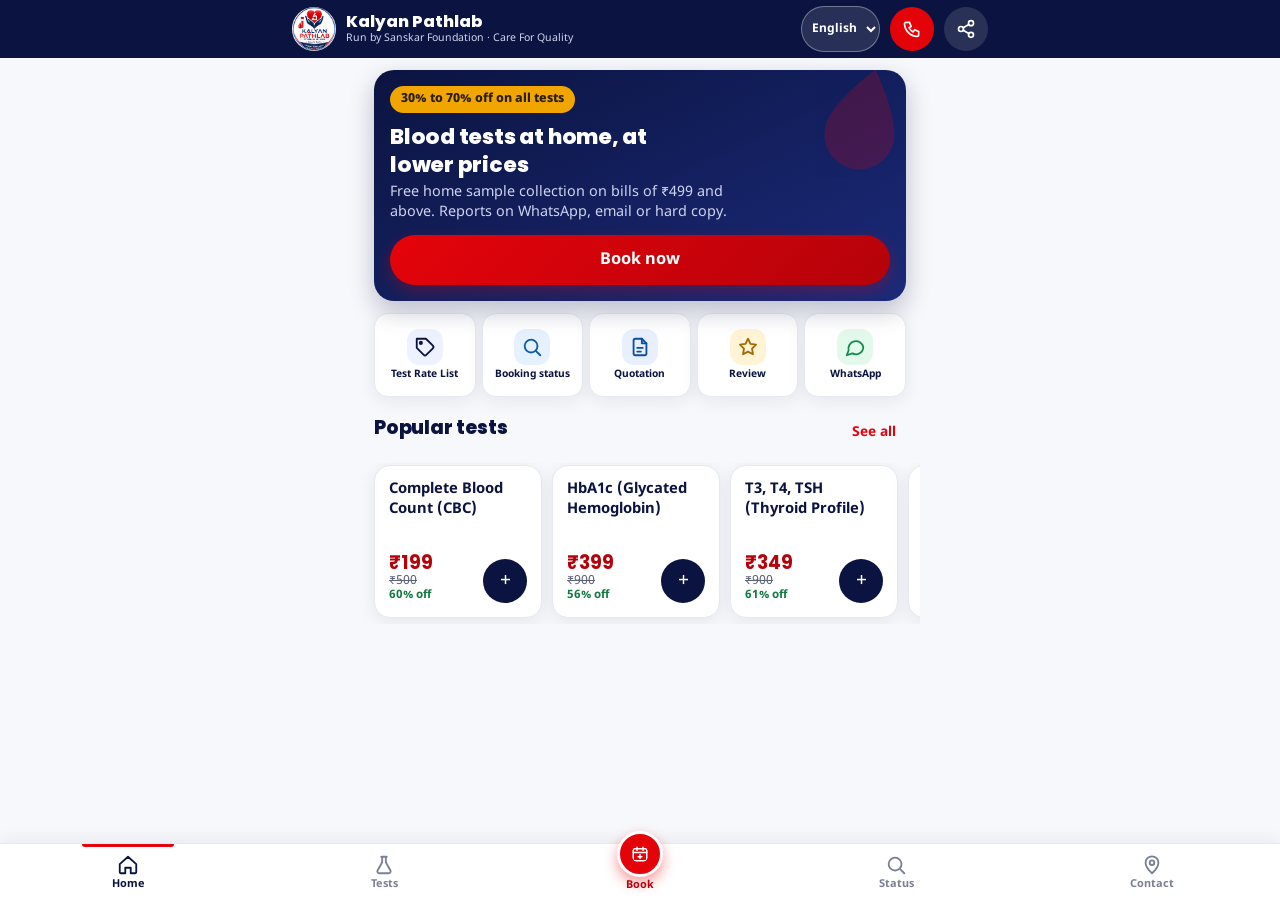
==== commit 51f2e6c0: "Update app from zip" ====
--- a/book/index.html
+++ b/book/index.html
@@ -11,17 +11,17 @@
 <meta name="apple-mobile-web-app-status-bar-style" content="black-translucent" />
 <meta property="og:title" content="Kalyan Pathlab — ऑनलाइन ब्लड टेस्ट बुकिंग" />
 <meta property="og:description" content="सर्व ब्लड टेस्टवर 30% ते 70% सवलत. ₹499 वरील बिलावर मोफत होम सॅम्पल कलेक्शन." />
-<meta property="og:image" content="./icons/icon-512.png?v=20261013" />
-<link rel="manifest" href="./manifest.json?v=20261013" />
-<link rel="icon" type="image/png" href="./icons/icon-192.png?v=20261013" />
-<link rel="apple-touch-icon" href="./icons/icon-192.png?v=20261013" />
+<meta property="og:image" content="./icons/icon-512.png?v=20261016" />
+<link rel="manifest" href="./manifest.json?v=20261016" />
+<link rel="icon" type="image/png" href="./icons/icon-192.png?v=20261016" />
+<link rel="apple-touch-icon" href="./icons/icon-192.png?v=20261016" />
 <link rel="preconnect" href="https://fonts.googleapis.com" />
 <link rel="preconnect" href="https://fonts.gstatic.com" crossorigin />
 <link href="https://fonts.googleapis.com/css2?family=Poppins:wght@500;600;700;800&family=Noto+Sans+Devanagari:wght@400;500;600;700;800&display=swap" rel="stylesheet" />
-<link rel="preload" as="image" href="./icons/logo.png?v=20261013" />
-<link rel="stylesheet" href="./style.css?v=20261013" />
-<link rel="stylesheet" href="./invoice.css?v=20261013" />
-<script src="./logo-fallback.js?v=20261013"></script>
+<link rel="preload" as="image" href="./icons/logo.png?v=20261016" />
+<link rel="stylesheet" href="./style.css?v=20261016" />
+<link rel="stylesheet" href="./invoice.css?v=20261016" />
+<script src="./logo-fallback.js?v=20261016"></script>
 </head>
 <body>
 
@@ -29,7 +29,7 @@
 <header class="topbar">
   <div class="topbar-inner">
     <img
-      src="./icons/logo.png?v=20261013"
+      src="./icons/logo.png?v=20261016"
       alt="Kalyan Pathlab"
       class="topbar-logo"
       width="44"
@@ -77,6 +77,10 @@
         <span class="menu-tile-icon"><svg viewBox="0 0 24 24" fill="none" stroke="currentColor" stroke-width="2" stroke-linecap="round" stroke-linejoin="round" aria-hidden="true" focusable="false"><circle cx="11" cy="11" r="7"/><path d="M21 21l-4.300-4.300"/></svg></span>
         <span class="menu-tile-label" data-i18n="tile_status">बुकिंग स्थिती</span>
       </button>
+      <button type="button" class="menu-tile" data-quote-open>
+        <span class="menu-tile-icon"><svg viewBox="0 0 24 24" fill="none" stroke="currentColor" stroke-width="2" stroke-linecap="round" stroke-linejoin="round" aria-hidden="true" focusable="false"><path d="M14 3H7a2 2 0 0 0-2 2v14a2 2 0 0 0 2 2h10a2 2 0 0 0 2-2V8z"/><path d="M14 3v5h5M9 13h6M9 17h4"/></svg></span>
+        <span class="menu-tile-label" data-i18n="tile_quote">कोटेशन</span>
+      </button>
       <button type="button" class="menu-tile jump-to" data-section="reviews">
         <span class="menu-tile-icon"><svg viewBox="0 0 24 24" fill="none" stroke="currentColor" stroke-width="2" stroke-linecap="round" stroke-linejoin="round" aria-hidden="true" focusable="false"><path d="M12 3l2.700 5.600 6.100.9-4.400 4.300 1 6.100L12 17l-5.400 2.900 1-6.100L3.200 9.500l6.100-.9z"/></svg></span>
         <span class="menu-tile-label" data-i18n="nav_reviews_label">Review</span>
@@ -101,6 +105,11 @@
     <h2 data-i18n="tests_heading">टेस्ट व किंमत यादी</h2>
     <div class="search-box">
       <input type="search" id="testSearch" placeholder="टेस्टचे नाव टाईप करा… उदा. Thyroid, Sugar, CBC" data-i18n-placeholder="tests_search_placeholder" />
+    <button type="button" class="quote-cta" data-quote-open>
+      <span class="quote-cta-ico" aria-hidden="true">📄</span>
+      <span class="quote-cta-text"><b data-i18n="quote_cta">कोटेशन मिळवा</b><small data-i18n="quote_cta_sub">निवडलेल्या टेस्टचं दरपत्रक — PDF / WhatsApp / ईमेल</small></span>
+      <span aria-hidden="true">›</span>
+    </button>
     </div>
     <div class="category-tabs" id="categoryTabs"></div>
     <div id="testListWrap" hidden></div>
@@ -115,6 +124,10 @@
         <button type="button" id="testModalClose" class="test-modal-close" aria-label="Close">✕</button>
       </div>
       <div class="test-modal-body" id="testModalBody"></div>
+      <div class="tm-foot" id="tmFoot" hidden>
+        <div class="tm-foot-text" id="tmFootText"></div>
+        <div class="tm-foot-btns"><button type="button" id="tmBasket"></button><button type="button" id="tmBook" class="primary"></button></div>
+      </div>
     </div>
   </div>
 </div>
@@ -196,11 +209,12 @@
 
       <span class="field-label" data-i18n="label_collection_slot">वेळ निवडा *</span>
       <div class="slot-grid" id="slotGrid">
-        <button type="button" class="slot-btn" data-slot="7:00 AM – 10:00 AM" data-start="7">7 AM – 10 AM</button>
-        <button type="button" class="slot-btn" data-slot="10:00 AM – 1:00 PM" data-start="10">10 AM – 1 PM</button>
-        <button type="button" class="slot-btn" data-slot="1:00 PM – 4:00 PM" data-start="13">1 PM – 4 PM</button>
-        <button type="button" class="slot-btn" data-slot="4:00 PM – 7:00 PM" data-start="16">4 PM – 7 PM</button>
-        <button type="button" class="slot-btn" data-slot="7:00 PM – 9:00 PM" data-start="19">7 PM – 9 PM</button>
+        <button type="button" class="slot-btn" data-slot="7:00 AM – 8:00 AM" data-start="7">7 – 8 AM</button>
+        <button type="button" class="slot-btn" data-slot="8:00 AM – 9:00 AM" data-start="8">8 – 9 AM</button>
+        <button type="button" class="slot-btn" data-slot="9:00 AM – 10:00 AM" data-start="9">9 – 10 AM</button>
+        <button type="button" class="slot-btn" data-slot="10:00 AM – 11:00 AM" data-start="10">10 – 11 AM</button>
+        <button type="button" class="slot-btn" data-slot="11:00 AM – 12:00 PM" data-start="11">11 AM – 12 PM</button>
+        <button type="button" class="slot-btn" data-slot="12:00 PM – 1:00 PM" data-start="12">12 – 1 PM</button>
       </div>
       <input type="hidden" id="collectionTime" value="" />
       <p class="form-note slot-note" id="slotNote" data-i18n="slot_note">रविवारी सॅम्पल कलेक्शन दुपारी 1 पर्यंत.</p>
@@ -224,7 +238,7 @@
         <label class="radio-pill"><input type="radio" name="paymentMethod" value="UPI" /> <span data-i18n="payment_upi">UPI</span></label>
       </div>
       <div id="upiPayBox" class="upi-pay-box" hidden>
-        <img id="upiQrImg" src="./icons/qr.png?v=20261013" alt="UPI QR" width="200" height="269" decoding="async" data-fallbacks="./icons/qr.png" data-fail="text" data-fail-text="QR लोड झाला नाही — UPI ID वापरा: enterprises60658@nyes" onerror="window.kpImgFail&&kpImgFail(this)" />
+        <img id="upiQrImg" src="./icons/qr.png?v=20261016" alt="UPI QR" width="200" height="269" decoding="async" data-fallbacks="./icons/qr.png" data-fail="text" data-fail-text="QR लोड झाला नाही — UPI ID वापरा: enterprises60658@nyes" onerror="window.kpImgFail&&kpImgFail(this)" />
         <a id="upiPayLink" href="#" class="btn btn-whatsapp btn-block" data-i18n="pay_via_upi">UPI अ‍ॅपने पे करा →</a>
         <p class="upi-id-text">UPI ID: <span id="upiIdText">enterprises60658@nyes</span></p>
       </div>
@@ -258,7 +272,7 @@
 
     <div class="qr-box">
       <p class="qr-title" data-i18n="payment_sub">सॅम्पल कलेक्शनच्या वेळी कॅश किंवा खालील QR कोड स्कॅन करून UPI ने पेमेंट करू शकता.</p>
-      <img id="mainQrImg" src="./icons/qr.png?v=20261013" alt="UPI Payment QR - Kalyan Pathlab" width="200" height="269" decoding="async" data-fallbacks="./icons/qr.png" data-fail="text" data-fail-text="QR लोड झाला नाही — UPI ID वापरा: enterprises60658@nyes" onerror="window.kpImgFail&&kpImgFail(this)" />
+      <img id="mainQrImg" src="./icons/qr.png?v=20261016" alt="UPI Payment QR - Kalyan Pathlab" width="200" height="269" decoding="async" data-fallbacks="./icons/qr.png" data-fail="text" data-fail-text="QR लोड झाला नाही — UPI ID वापरा: enterprises60658@nyes" onerror="window.kpImgFail&&kpImgFail(this)" />
       <p>UPI ID: <strong id="mainUpiIdText">enterprises60658@nyes</strong></p>
     </div>
   </section>
@@ -320,7 +334,7 @@
 <!-- ===== CONTACT / FOOTER ===== -->
 <div class="page-section" id="section-contact" hidden>
   <footer>
-    <img src="./icons/logo.png?v=20261013" alt="Kalyan Pathlab" class="footer-logo" width="66" height="66" decoding="async" data-fallbacks="./icons/logo.png|./icons/admin-logo.png" data-fail="logo" onerror="window.kpImgFail&&kpImgFail(this)" />
+    <img src="./icons/logo.png?v=20261016" alt="Kalyan Pathlab" class="footer-logo" width="66" height="66" decoding="async" data-fallbacks="./icons/logo.png|./icons/admin-logo.png" data-fail="logo" onerror="window.kpImgFail&&kpImgFail(this)" />
     <p class="footer-tag" data-i18n="tagline">संस्कार फाउंडेशन संचलित · Care For Quality</p>
 
     <strong class="footer-cities-h" data-i18n="cities_heading">या शहरांत होम सॅम्पल कलेक्शन</strong>
@@ -363,7 +377,7 @@
 
 <!-- ===== INSTALL BANNER ===== -->
 <div class="install-banner" id="installBanner" role="dialog" aria-labelledby="installTitle" hidden>
-  <img src="./icons/icon-192.png?v=20261013" alt="" width="44" height="44" class="install-ico" />
+  <img src="./icons/icon-192.png?v=20261016" alt="" width="44" height="44" class="install-ico" />
   <div class="install-text">
     <strong id="installTitle" data-i18n="install_title">Kalyan Pathlab अ‍ॅप इन्स्टॉल करा</strong>
     <small id="installSub" data-i18n="install_sub">होम स्क्रीनवर अ‍ॅप — जलद बुकिंग, ऑफलाइनही उघडतं</small>
@@ -410,10 +424,10 @@
 
 <div id="toast" class="toast" role="status" aria-live="polite" hidden></div>
 
-<script src="./i18n.js?v=20261013"></script>
-<script src="./tests-data.js?v=20261013"></script>
-<script src="./invoice-core.js?v=20261013"></script>
-<script src="./app.js?v=20261013"></script>
-<script src="./patient-docs.js?v=20261013"></script>
+<script src="./i18n.js?v=20261016"></script>
+<script src="./tests-data.js?v=20261016"></script>
+<script src="./invoice-core.js?v=20261016"></script>
+<script src="./app.js?v=20261016"></script>
+<script src="./patient-docs.js?v=20261016"></script>
 </body>
 </html>
--- a/book/style.css
+++ b/book/style.css
@@ -504,3 +504,37 @@
 .add-snack-btns{display:flex; flex-direction:column; gap:6px; flex:none;}
 .add-snack-btns button{min-height:44px; padding:0 12px; border:1.5px solid rgba(255,255,255,.4); border-radius:12px; background:transparent; color:#fff; font-weight:700; font-size:0.8rem; cursor:pointer; font-family:inherit;}
 .add-snack-btns button.primary{background:var(--red); border-color:var(--red);}
+
+
+/* टेस्ट-ड्रॉपडाउनमधली बास्केट-पट्टी */
+.tm-foot{flex:none; display:flex; align-items:center; gap:10px; padding:10px 14px calc(10px + env(safe-area-inset-bottom)); background:var(--navy); color:#fff; border-radius:0; transition:background .2s ease;}
+.tm-foot[hidden]{display:none !important;}
+.tm-foot.flash{background:#12793f;}
+.tm-foot-text{flex:1; min-width:0; font-size:0.88rem; line-height:1.3; overflow-wrap:anywhere;}
+.tm-foot-text small{color:#cfe9d9; font-size:0.74rem;}
+.tm-foot:not(.flash) .tm-foot-text small{color:#cfd4ee;}
+.tm-foot-btns{display:flex; gap:6px; flex:none;}
+.tm-foot-btns button{min-height:44px; padding:0 12px; border:1.5px solid rgba(255,255,255,.45); border-radius:12px; background:transparent; color:#fff; font-weight:700; font-size:0.8rem; cursor:pointer; font-family:inherit;}
+.tm-foot-btns button.primary{background:var(--red); border-color:var(--red);}
+.add-snack{z-index:95;}
+.qa-f{display:flex; flex-direction:column; gap:4px; font-size:0.82rem; font-weight:600; color:var(--muted); margin-top:10px;}
+.qa-f input,.qa-f select{width:100%; box-sizing:border-box; padding:11px 12px; border:1.5px solid var(--line); border-radius:12px; font:inherit; font-size:0.95rem; min-height:46px; background:#fff;}
+.bucket-foot{flex-wrap:wrap;}
+.bucket-foot .btn{flex:1 1 30%; padding-left:6px; padding-right:6px; font-size:0.86rem;}
+#quoteAsk{z-index:94;}
+
+
+/* कोटेशन मिळवा — होम टाईल + टेस्ट पेजवरचं बटण */
+.quick-grid{grid-template-columns:repeat(5,1fr); gap:6px;}
+.quick-grid .menu-tile{padding:8px 2px;}
+.quick-grid .menu-tile-label{font-size:0.64rem;}
+.quick-grid .menu-tile-icon{width:36px; height:36px;}
+.quick-grid .menu-tile:nth-child(3) .menu-tile-icon{background:#e8f0ff; color:#0b4ea2;}
+.quick-grid .menu-tile:nth-child(4) .menu-tile-icon{background:#fff4d6; color:#a36b00;}
+.quick-grid .menu-tile:nth-child(5) .menu-tile-icon{background:#e3f9ec; color:#128c4a;}
+.quote-cta{width:100%; display:flex; align-items:center; gap:12px; margin:10px 0 4px; padding:10px 14px; min-height:56px; border-radius:14px; border:1.5px dashed #9fb2e6; background:#f1f5ff; color:var(--navy); text-align:left; cursor:pointer; font-family:inherit;}
+.quote-cta:active{background:#e3ebff;}
+.quote-cta-ico{font-size:1.5rem; flex:none;}
+.quote-cta-text{flex:1; min-width:0; display:flex; flex-direction:column; line-height:1.25;}
+.quote-cta-text b{font-size:0.95rem;}
+.quote-cta-text small{font-size:0.74rem; color:var(--muted);}
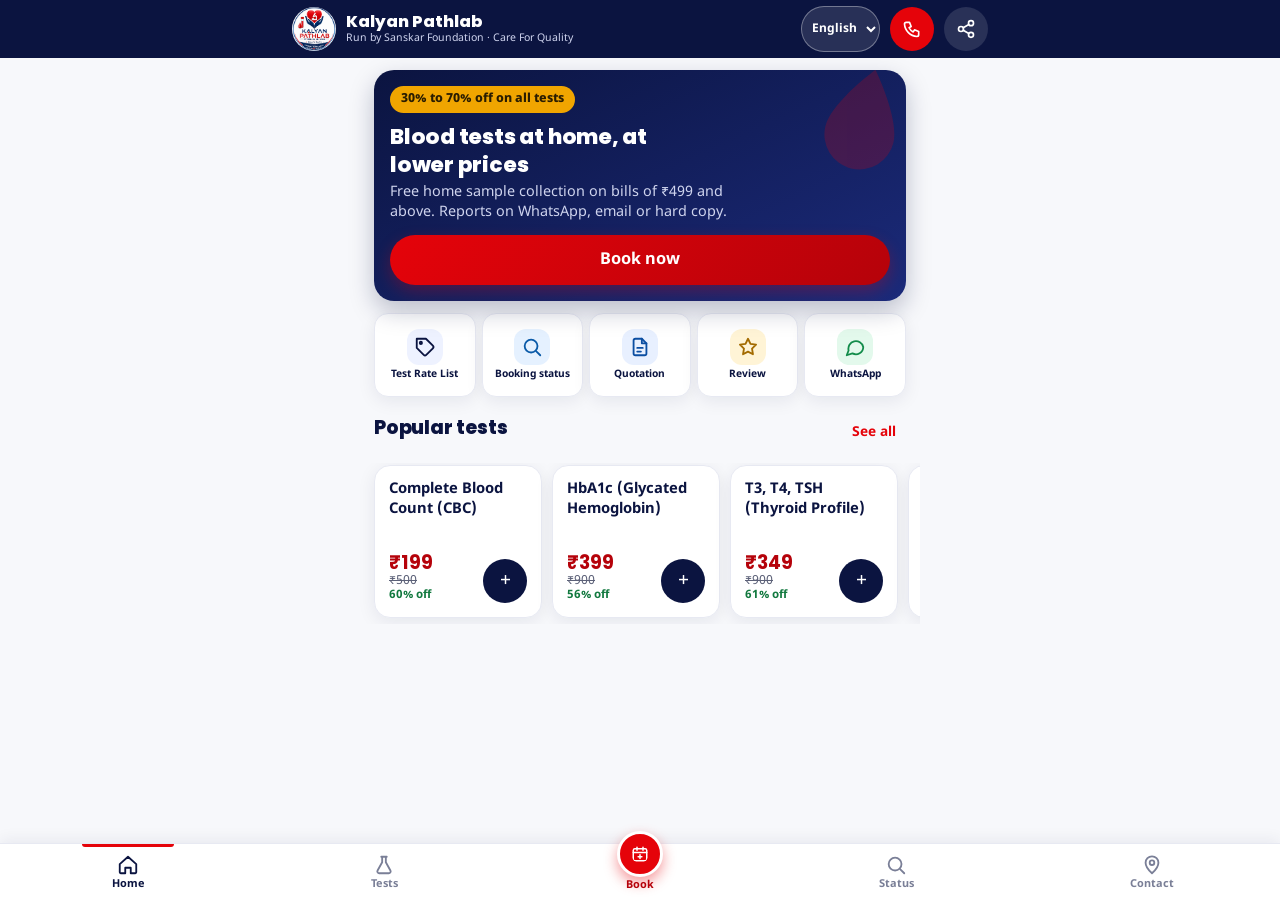
==== commit 9b498572: "Update app from zip" ====
--- a/book/index.html
+++ b/book/index.html
@@ -11,17 +11,18 @@
 <meta name="apple-mobile-web-app-status-bar-style" content="black-translucent" />
 <meta property="og:title" content="Kalyan Pathlab — ऑनलाइन ब्लड टेस्ट बुकिंग" />
 <meta property="og:description" content="सर्व ब्लड टेस्टवर 30% ते 70% सवलत. ₹499 वरील बिलावर मोफत होम सॅम्पल कलेक्शन." />
-<meta property="og:image" content="./icons/icon-512.png?v=20261016" />
-<link rel="manifest" href="./manifest.json?v=20261016" />
-<link rel="icon" type="image/png" href="./icons/icon-192.png?v=20261016" />
-<link rel="apple-touch-icon" href="./icons/icon-192.png?v=20261016" />
+<meta property="og:image" content="./icons/icon-512.png?v=20261021" />
+<link rel="manifest" href="./manifest.json?v=20261021" />
+<link rel="icon" type="image/png" href="./icons/icon-192.png?v=20261021" />
+<link rel="apple-touch-icon" href="./icons/icon-192.png?v=20261021" />
 <link rel="preconnect" href="https://fonts.googleapis.com" />
 <link rel="preconnect" href="https://fonts.gstatic.com" crossorigin />
 <link href="https://fonts.googleapis.com/css2?family=Poppins:wght@500;600;700;800&family=Noto+Sans+Devanagari:wght@400;500;600;700;800&display=swap" rel="stylesheet" />
-<link rel="preload" as="image" href="./icons/logo.png?v=20261016" />
-<link rel="stylesheet" href="./style.css?v=20261016" />
-<link rel="stylesheet" href="./invoice.css?v=20261016" />
-<script src="./logo-fallback.js?v=20261016"></script>
+<link rel="preload" as="image" href="./icons/logo.png?v=20261021" />
+<link rel="stylesheet" href="./style.css?v=20261021" />
+<link rel="stylesheet" href="./invoice.css?v=20261021" />
+<script src="./logo-fallback.js?v=20261021"></script>
+<script src="./config.js?v=20261021"></script>
 </head>
 <body>
 
@@ -29,7 +30,7 @@
 <header class="topbar">
   <div class="topbar-inner">
     <img
-      src="./icons/logo.png?v=20261016"
+      src="./icons/logo.png?v=20261021"
       alt="Kalyan Pathlab"
       class="topbar-logo"
       width="44"
@@ -238,7 +239,7 @@
         <label class="radio-pill"><input type="radio" name="paymentMethod" value="UPI" /> <span data-i18n="payment_upi">UPI</span></label>
       </div>
       <div id="upiPayBox" class="upi-pay-box" hidden>
-        <img id="upiQrImg" src="./icons/qr.png?v=20261016" alt="UPI QR" width="200" height="269" decoding="async" data-fallbacks="./icons/qr.png" data-fail="text" data-fail-text="QR लोड झाला नाही — UPI ID वापरा: enterprises60658@nyes" onerror="window.kpImgFail&&kpImgFail(this)" />
+        <img id="upiQrImg" src="./icons/qr.png?v=20261021" alt="UPI QR" width="200" height="269" decoding="async" data-fallbacks="./icons/qr.png" data-fail="text" data-fail-text="QR लोड झाला नाही — UPI ID वापरा: enterprises60658@nyes" onerror="window.kpImgFail&&kpImgFail(this)" />
         <a id="upiPayLink" href="#" class="btn btn-whatsapp btn-block" data-i18n="pay_via_upi">UPI अ‍ॅपने पे करा →</a>
         <p class="upi-id-text">UPI ID: <span id="upiIdText">enterprises60658@nyes</span></p>
       </div>
@@ -272,7 +273,7 @@
 
     <div class="qr-box">
       <p class="qr-title" data-i18n="payment_sub">सॅम्पल कलेक्शनच्या वेळी कॅश किंवा खालील QR कोड स्कॅन करून UPI ने पेमेंट करू शकता.</p>
-      <img id="mainQrImg" src="./icons/qr.png?v=20261016" alt="UPI Payment QR - Kalyan Pathlab" width="200" height="269" decoding="async" data-fallbacks="./icons/qr.png" data-fail="text" data-fail-text="QR लोड झाला नाही — UPI ID वापरा: enterprises60658@nyes" onerror="window.kpImgFail&&kpImgFail(this)" />
+      <img id="mainQrImg" src="./icons/qr.png?v=20261021" alt="UPI Payment QR - Kalyan Pathlab" width="200" height="269" decoding="async" data-fallbacks="./icons/qr.png" data-fail="text" data-fail-text="QR लोड झाला नाही — UPI ID वापरा: enterprises60658@nyes" onerror="window.kpImgFail&&kpImgFail(this)" />
       <p>UPI ID: <strong id="mainUpiIdText">enterprises60658@nyes</strong></p>
     </div>
   </section>
@@ -334,7 +335,7 @@
 <!-- ===== CONTACT / FOOTER ===== -->
 <div class="page-section" id="section-contact" hidden>
   <footer>
-    <img src="./icons/logo.png?v=20261016" alt="Kalyan Pathlab" class="footer-logo" width="66" height="66" decoding="async" data-fallbacks="./icons/logo.png|./icons/admin-logo.png" data-fail="logo" onerror="window.kpImgFail&&kpImgFail(this)" />
+    <img src="./icons/logo.png?v=20261021" alt="Kalyan Pathlab" class="footer-logo" width="66" height="66" decoding="async" data-fallbacks="./icons/logo.png|./icons/admin-logo.png" data-fail="logo" onerror="window.kpImgFail&&kpImgFail(this)" />
     <p class="footer-tag" data-i18n="tagline">संस्कार फाउंडेशन संचलित · Care For Quality</p>
 
     <strong class="footer-cities-h" data-i18n="cities_heading">या शहरांत होम सॅम्पल कलेक्शन</strong>
@@ -377,7 +378,7 @@
 
 <!-- ===== INSTALL BANNER ===== -->
 <div class="install-banner" id="installBanner" role="dialog" aria-labelledby="installTitle" hidden>
-  <img src="./icons/icon-192.png?v=20261016" alt="" width="44" height="44" class="install-ico" />
+  <img src="./icons/icon-192.png?v=20261021" alt="" width="44" height="44" class="install-ico" />
   <div class="install-text">
     <strong id="installTitle" data-i18n="install_title">Kalyan Pathlab अ‍ॅप इन्स्टॉल करा</strong>
     <small id="installSub" data-i18n="install_sub">होम स्क्रीनवर अ‍ॅप — जलद बुकिंग, ऑफलाइनही उघडतं</small>
@@ -424,10 +425,11 @@
 
 <div id="toast" class="toast" role="status" aria-live="polite" hidden></div>
 
-<script src="./i18n.js?v=20261016"></script>
-<script src="./tests-data.js?v=20261016"></script>
-<script src="./invoice-core.js?v=20261016"></script>
-<script src="./app.js?v=20261016"></script>
-<script src="./patient-docs.js?v=20261016"></script>
+<script src="./i18n.js?v=20261021"></script>
+<script src="./tests-data.js?v=20261021"></script>
+<script src="./invoice-core.js?v=20261021"></script>
+<script src="./app.js?v=20261021"></script>
+<script src="./patient-docs.js?v=20261021"></script>
+<script src="./rx-scan.js?v=20261021"></script>
 </body>
 </html>
--- a/book/style.css
+++ b/book/style.css
@@ -538,3 +538,44 @@
 .quote-cta-text{flex:1; min-width:0; display:flex; flex-direction:column; line-height:1.25;}
 .quote-cta-text b{font-size:0.95rem;}
 .quote-cta-text small{font-size:0.74rem; color:var(--muted);}
+
+
+/* प्रिस्क्रिप्शनवरून टेस्ट शोधा */
+.rx-cta{margin-top:0;}
+.rx-booking-btn{margin-top:8px; min-height:48px; border-color:#9fb2e6; color:var(--navy); font-weight:700;}
+.rx-dlg{text-align:left; max-height:90vh; max-height:90dvh; overflow-y:auto;}
+.rx-dlg h3{text-align:center; margin-bottom:6px;}
+.rx-hint{font-size:0.84rem; color:var(--muted); margin:0 0 12px; text-align:center;}
+.rx-fname{font-size:0.82rem; color:var(--navy); margin:8px 2px; overflow-wrap:anywhere; min-height:1px;}
+.rx-status{font-size:0.9rem; font-weight:600; margin:10px 0; line-height:1.45;}
+.rx-status.busy{color:var(--navy);}
+.rx-status.busy::before{content:""; display:inline-block; width:14px; height:14px; margin-right:8px; border:2.5px solid #c7d1f2; border-top-color:var(--navy); border-radius:50%; animation:rxspin .8s linear infinite; vertical-align:-2px;}
+@keyframes rxspin{to{transform:rotate(360deg);}}
+.rx-status.ok{color:#12793f;}
+.rx-status.err{color:#a12424; background:#fde8e8; border-radius:10px; padding:9px 12px;}
+.rx-list{display:flex; flex-direction:column; gap:8px; margin:6px 0 12px;}
+.rx-row{display:flex; align-items:center; gap:10px; padding:10px 12px; border:1.5px solid var(--line); border-radius:12px; background:#fff; min-height:52px; cursor:pointer;}
+.rx-row.high{border-color:#9edcb5; background:#f4fcf7;}
+.rx-row input{width:22px; height:22px; flex:none;}
+.rx-name{flex:1; min-width:0; font-weight:700; font-size:0.9rem; color:var(--navy); display:flex; flex-direction:column; overflow-wrap:anywhere;}
+.rx-name small{font-weight:600; color:var(--red-dark); font-size:0.8rem;}
+.rx-name small s{color:var(--muted); font-weight:400;}
+.rx-badge{flex:none; font-size:0.7rem; font-weight:800; padding:3px 9px; border-radius:999px;}
+.rx-badge.high{background:#dff5e7; color:#12793f;}
+.rx-badge.maybe{background:#fff0cf; color:#8a5a00;}
+.rx-text{margin:10px 0; font-size:0.8rem;}
+.rx-text summary{cursor:pointer; color:var(--navy); font-weight:700; min-height:40px; display:flex; align-items:center;}
+.rx-text pre{white-space:pre-wrap; background:#f4f5fa; border-radius:10px; padding:10px; max-height:160px; overflow:auto; font-size:0.76rem;}
+.rx-disc{font-size:0.76rem; color:var(--muted); line-height:1.45; margin:10px 0;}
+.dlg label.rx-row{flex-direction:row; align-items:center; text-align:left; gap:10px; margin:0;}
+.dlg label.rx-row input[type=checkbox]{width:22px; min-width:22px; height:22px; min-height:22px; margin:0; padding:0;}
+.rx-name{text-align:left;}
+
+.rx-type{margin:12px 0 4px; border:1.5px dashed var(--line); border-radius:12px; padding:0 12px 12px;}
+.rx-type summary{cursor:pointer; color:var(--navy); font-weight:700; font-size:0.86rem; min-height:46px; display:flex; align-items:center;}
+.rx-type textarea{width:100%; box-sizing:border-box; border:1.5px solid var(--line); border-radius:12px; padding:10px 12px; font:inherit; font-size:0.92rem; margin-bottom:8px; min-height:80px;}
+.rx-pick-row{display:flex; gap:8px; margin-bottom:6px;}
+.rx-pick-row .btn{flex:1; margin-top:0; font-size:0.84rem; padding-left:6px; padding-right:6px;}
+.rx-prev-wrap{display:flex; flex-direction:column; align-items:stretch;}
+#rxPrev{width:100%; max-height:170px; object-fit:contain; border-radius:12px; background:#f4f5fa; margin:8px 0 2px;}
+.rx-diag{font-size:0.68rem; color:#9aa0b8; text-align:center; margin:4px 0 8px; word-break:break-all;}
